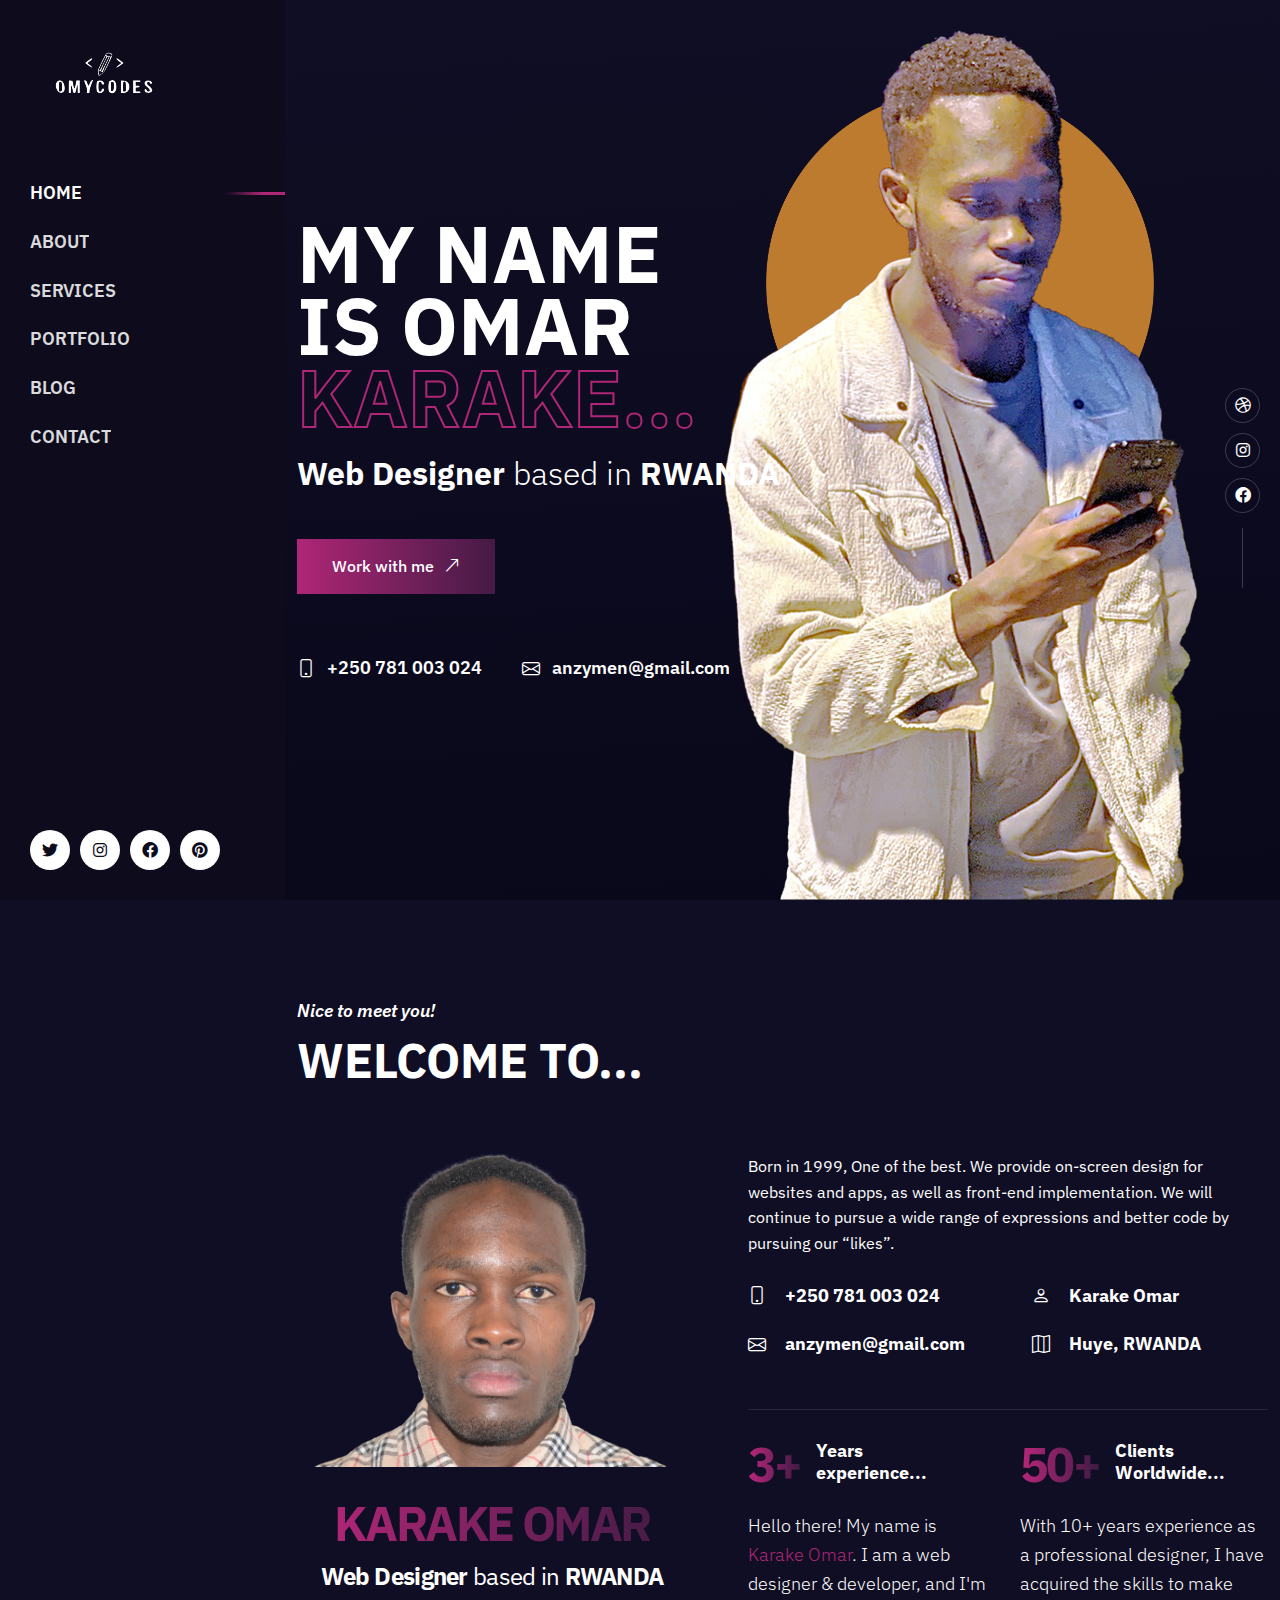
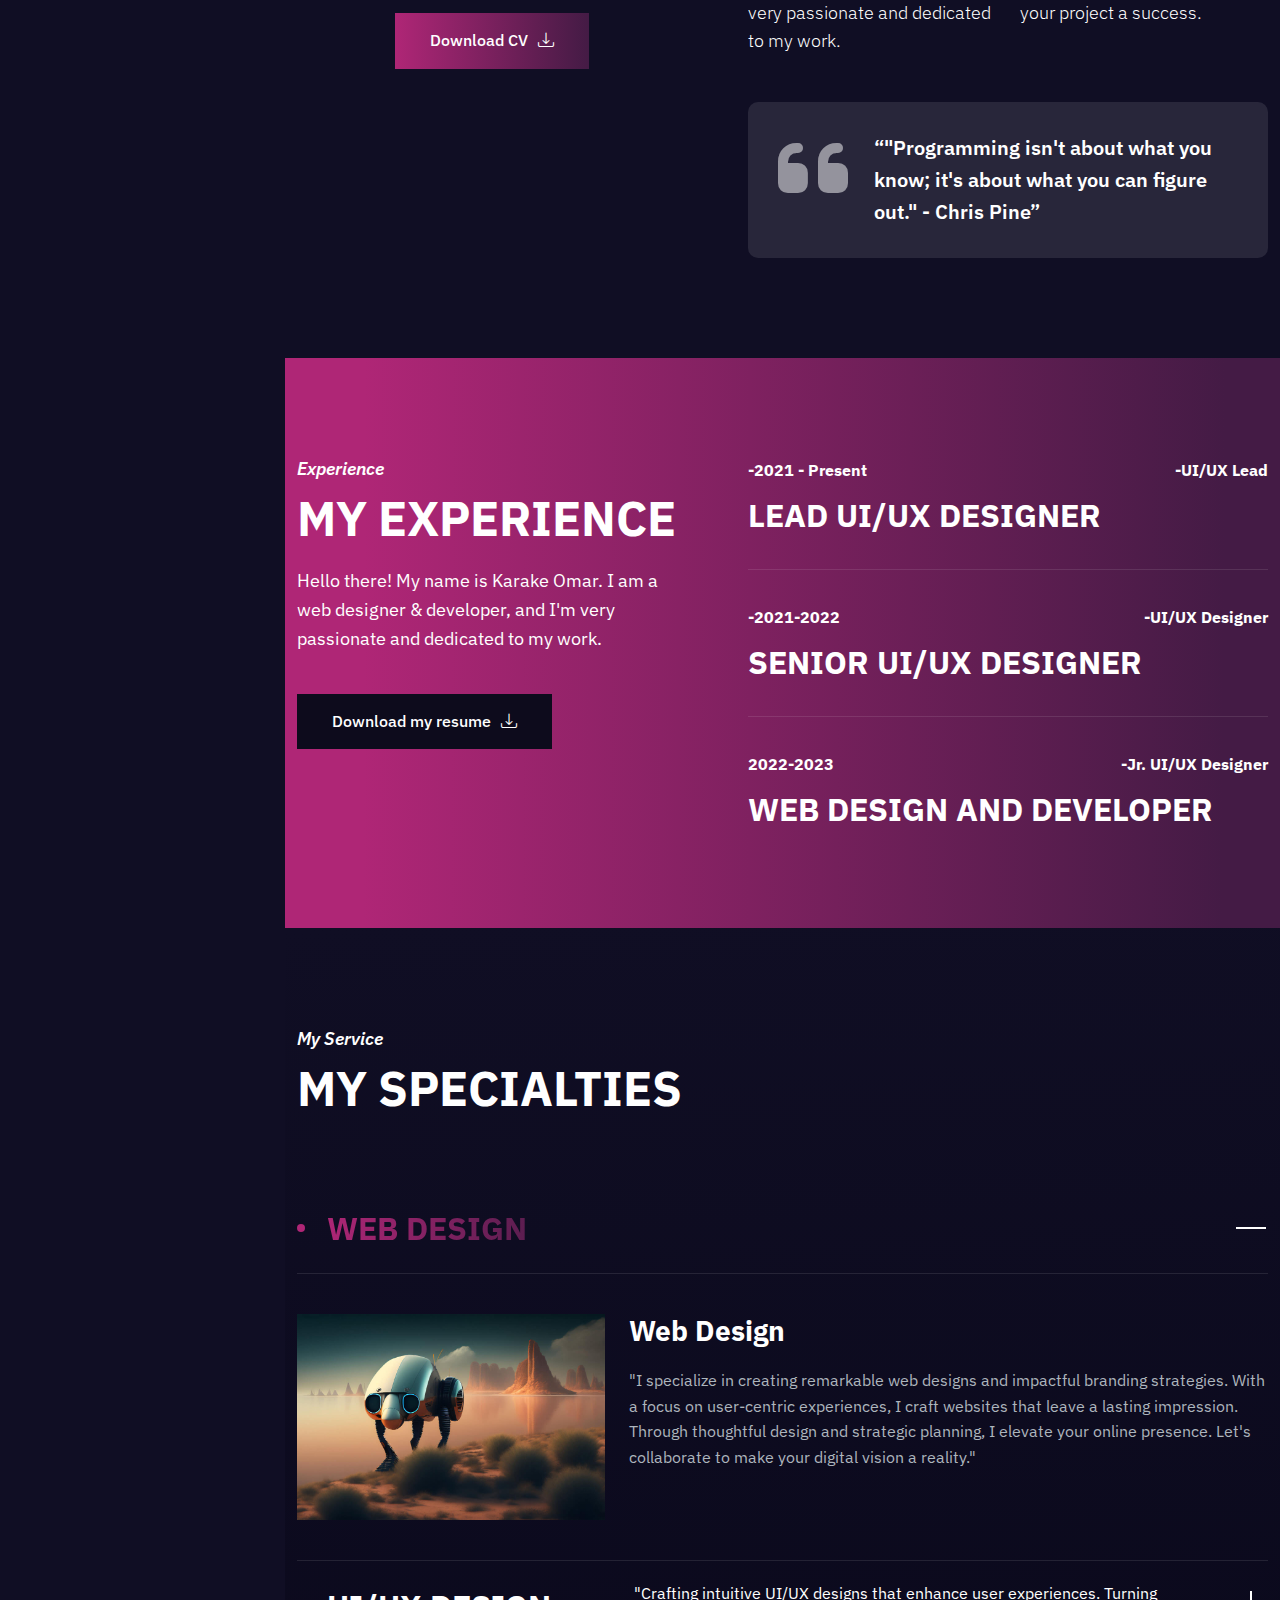
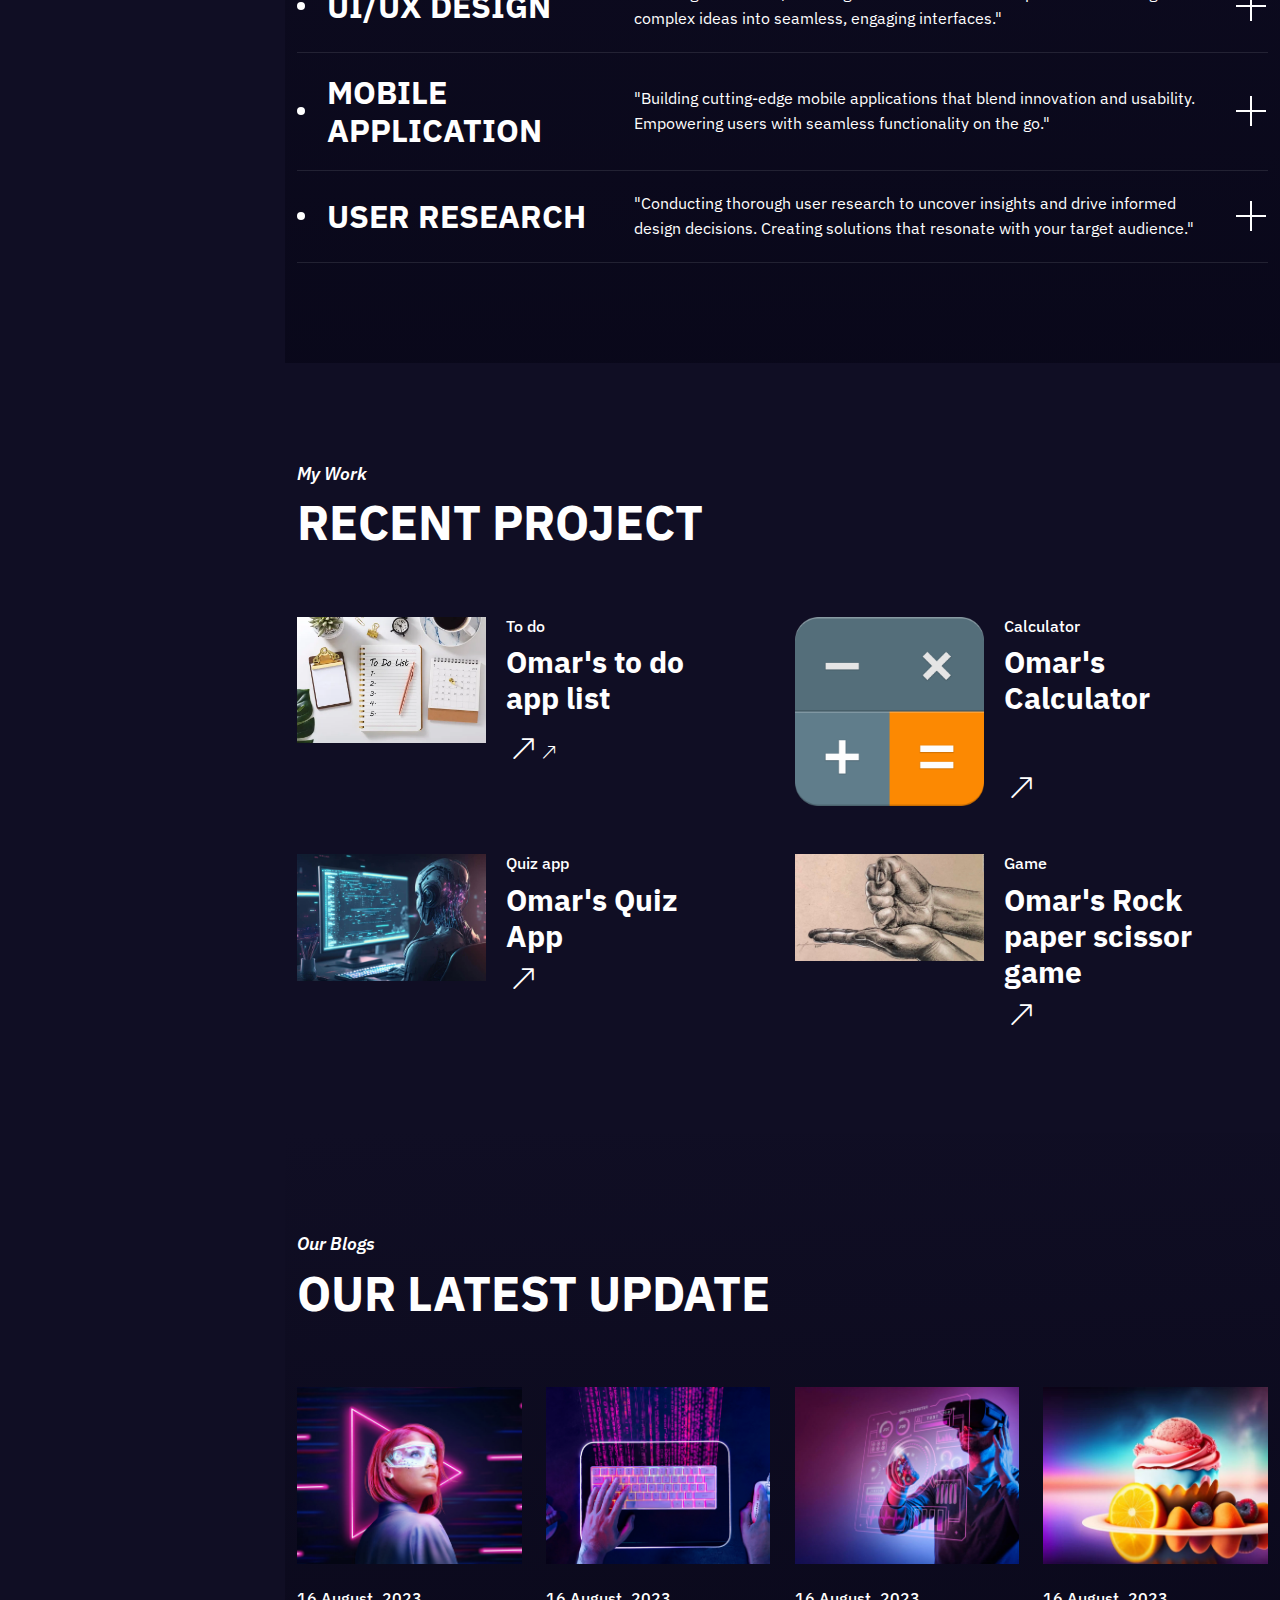
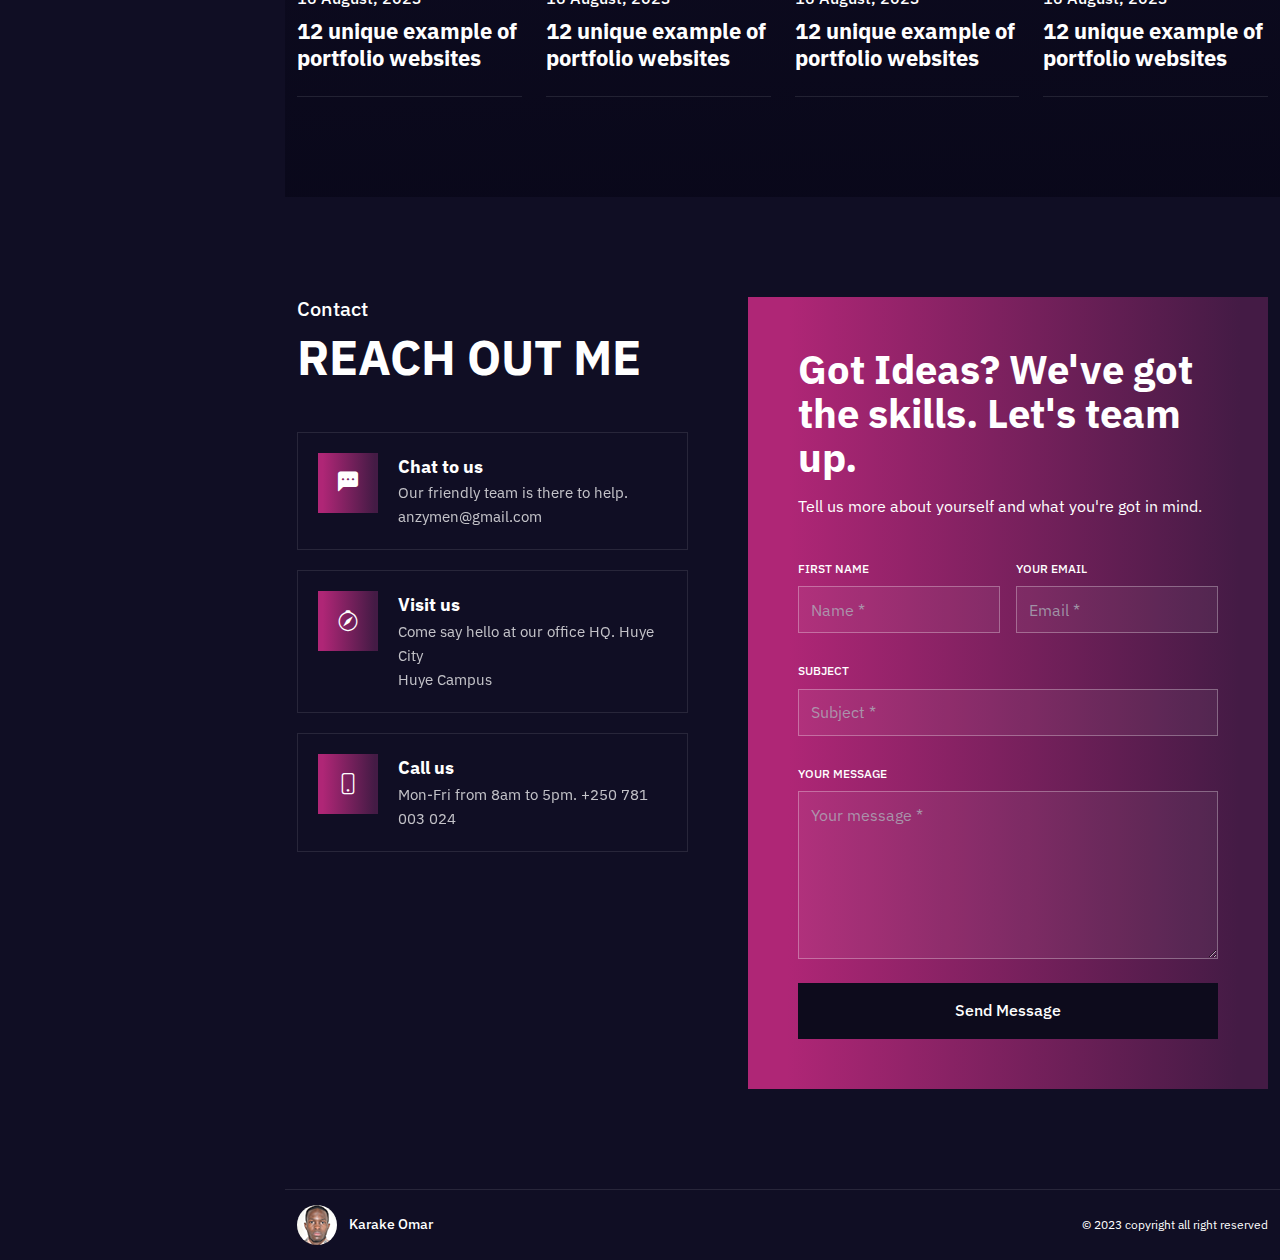
==== index.html @ 938a9441 "editing my contact" ====
<!DOCTYPE html>
<html lang="en" data-bs-theme="dark">

<head>
    <!-- metas -->
    <meta charset="utf-8">
    <meta name="author" content="pxdraft">
    <meta http-equiv="X-UA-Compatible" content="IE=edge">
    <meta name="viewport" content="width=device-width, initial-scale=1, shrink-to-fit=no">
    <meta name="keywords" content="Lilon- Portfolio Template">
    <meta name="description" content="Lilon- Portfolio Template">
    <!-- title -->
    <title>omy's Portfolio</title>
    <link rel="shortcut icon" type="image/x-icon" href="webicon.png">
    <link href="assets/css/style.css" rel="stylesheet">
    <link rel="stylesheet" href="/assets/css/todo.css">
    <!-- Link Swiper's CSS -->
  <link rel="stylesheet" href="https://cdn.jsdelivr.net/npm/swiper@10/swiper-bundle.min.css" />
  <link rel="stylesheet" href="/assets/css/swipper.css">
</head>
<!-- Body Start -->

<body>
    <!-- Mob header -->
    <div class="mob-header">
        <div class="mob-h-left">
            <a class="navbar-brand" href="index.html#">
                <img class="logo-dark" title="" alt="" src="assets/img/trace (2) 1.svg">
                <img class="logo-light" title="" alt="" src="assets/img/trace (2) 1.svg">
            </a>
        </div>
        <div class="mob-h-right">
            <button class="toggler-menu">
                <span></span>
            </button>
        </div>
    </div>
    <!-- End -->
    <!-- Header Top -->
    <div class="header-left-fixed one-page-nav">
        <!-- Brand -->
        <div class="logo">
            <a class="navbar-brand" href="index.html#">
                <img class="logo-dark" title="" alt="" src="assets/img/trace (2) 1.svg">
                <img class="logo-light" title="" alt="" src="assets/img/trace (2) 1.svg">
            </a>
        </div>
        <!-- / -->
        <ul class="main-menu">
            <li>
                <a data-scroll-nav="0" href="index.html#home">
                    Home
                </a>
            </li>
            <li>
                <a data-scroll-nav="1" href="index.html#about">
                    About
                </a>
            </li>
            <li>
                <a data-scroll-nav="2" href="index.html#services">
                    Services
                </a>
            </li>
            <li>
                <a data-scroll-nav="3" href="index.html#work">
                    Portfolio
                </a>
            </li>
            <li>
                <a data-scroll-nav="4" href="index.html#blog">
                    Blog
                </a>
            </li>
            <li>
                <a data-scroll-nav="5" href="index.html#contact">
                    Contact
                </a>
            </li>
        </ul>
        <ul class="nav social-link">
            <li>
                <a href="https://twitter.com/AnzymenOmarion"><i class="fab fa-twitter"></i></a>
            </li>
            <li>
                <a href="https://www.instagram.com/omarion_thekid/"><i class="fab fa-instagram"></i></a>
            </li>
            <li>
                <a href="https://www.fa-facebook.com/OmarionKarake/"><i class="fab fa-facebook"></i></a>
            </li>
            <li>
                <a href="https://www.pinterest.com/anzymen"><i class="fab fa-pinterest"></i></a>
            </li>
        </ul>
    </div>
    <!-- End Header Top -->
    <!-- Main -->
    <main class="wrapper">
        <!-- Home Banner -->
        <section id="home" data-scroll-index="0" class="home-section bg-dark">
            <div class="container">
                <div class="row  min-vh-100 align-items-center">
                    <div class="col-lg-7 col-xl-7 col-xxl-6">
                        <div class="hb-text">
                            <h1>My name <br>is <b>OMAR</b> <span><br> KARAKE...</span></h1>
                            <p class="lead"><span>Web Designer</span> based in <span>RWANDA</span></p>
                            <div class="btn-bar">
                                <a class="px-btn" href="index.html#">
                                    Work with me <i class="bi-arrow-up-right"></i>
                                </a>
                            </div>
                            <div class="info-bar">
                                <p><i class="bi-phone"></i> <span>+250 781 003 024</span></p>
                                <p><i class="bi-envelope"></i> <span>anzymen@gmail.com</span></p>
                            </div>
                        </div>
                    </div>
                </div>
            </div>
            <div class="hb-me" style="background-image: url(assets/img/home-banner.svg);"></div>
            <div class="social-fix">
                <div class="social-links">
                    <a href="index.html#"><i class="fab fa-dribbble"></i></a>
                    <a href="https://www.instagram.com/omarion_thekid/"><i class="fab fa-instagram"></i></a>
                    <a href="https://www.fa-facebook.com/OmarionKarake/"><i class="fab fa-facebook"></i></a>
                </div>
            </div>
        </section>
        <!-- End Home Banner -->
        <!-- About Section -->
        <section id="about" data-scroll-index="1" class="section about-section">
            <div class="container">
                <div class="section-heading text-center text-lg-start">
                    <h6>Nice to meet you!</h6>
                    <h2>Welcome to...</h2>
                </div>
                <div class="row gy-4">
                    <div class="col-lg-5">
                        <div class="about-left">
                            <div class="about-avatar">
                                <img src="assets/img/about photo.jpg" title="" alt="">
                            </div>
                            <h3>KARAKE OMAR</h3>
                            <p>Web Designer <span>based in</span> RWANDA</p>
                            <div class="btn-bar">
                                <a class="px-btn" href="index.html#">
                                    Download CV <i class="bi-download"></i>
                                </a>
                            </div>
                        </div>
                    </div>
                    <div class="col-lg-7 ps-xl-5">
                        <div class="about-bio">
                            <p>Born in 1999, One of the best. We provide on-screen design for websites and
                                apps, as well as front-end implementation. We will continue to pursue a wide range
                                of expressions and better code by pursuing our “likes”.</p>
                        </div>
                        <div class="about-contact row gx-lg-5">
                            <div class="col-sm-6">
                                <p><i class="bi-phone"></i> <span>+250 781 003 024</span> </p>
                            </div>
                            <div class="col-sm-6">
                                <p><i class="bi-person"></i> <span>Karake Omar</span> </p>
                            </div>
                            <div class="col-sm-6">
                                <p><i class="bi-envelope"></i> <span>anzymen@gmail.com</span> </p>
                            </div>
                            <div class="col-sm-6">
                                <p><i class="bi-map"></i> <span>Huye, RWANDA</span> </p>
                            </div>
                        </div>
                        <div class="about-exp">
                            <div class="row gy-4">
                                <div class="col-md-6">
                                    <div class="a-number">
                                        <h6>3+</h6>
                                        <span>Years<br>experience...</span>
                                    </div>
                                    <p class="lead">Hello there! My name is <span>Karake Omar</span>. I am a web
                                        designer & developer, and I'm very passionate and dedicated to my work.</p>
                                </div>
                                <div class="col-md-6">
                                    <div class="a-number">
                                        <h6>50+</h6>
                                        <span>Clients<br>Worldwide...</span>
                                    </div>
                                    <p class="lead">With 10+ years experience as a professional designer, I have
                                        acquired the skills to make your project a success.</p>
                                </div>
                            </div>
                            <blockquote>
                                <i class="fa-solid fa-quote-left"></i>
                                <p>“"Programming isn't about what you know; it's about what you can
                                    figure out." - Chris Pine”</p>
                            </blockquote>
                        </div>
                    </div>
                </div>
            </div>
        </section>
        <!-- End About Section -->
        <!-- Experience Section -->
        <section class="section experience-section bg-g">
            <div class="container">
                <div class="row gy-5">
                    <div class="col-lg-5">
                        <div class="section-heading">
                            <h6>Experience</h6>
                            <h2>My experience</h2>
                            <p>Hello there! My name is Karake Omar. I am a web designer & developer, and I'm very
                                passionate and dedicated to my work.</p>
                            <div class="btn-bar">
                                <a class="px-btn dark" href="index.html#">
                                    Download my resume <i class="bi-download"></i>
                                </a>
                            </div>
                        </div>
                    </div>
                    <div class="col-lg-7 ps-xl-5">
                        <ul class="resume-box">
                            <li>
                                <div class="r-meta">
                                    <span>-2021 - Present</span>
                                    <label>-UI/UX Lead</label>
                                </div>
                                <h5>Lead UI/UX Designer</h5>
                            </li>
                            <li>
                                <div class="r-meta">
                                    <span>-2021-2022</span>
                                    <label>-UI/UX Designer</label>
                                </div>
                                <h5>Senior UI/UX Designer</h5>
                            </li>
                            <li>
                                <div class="r-meta">
                                    <span>2022-2023</span>
                                    <label>-Jr. UI/UX Designer</label>
                                </div>
                                <h5>Web Design and Developer</h5>
                            </li>
                        </ul>
                    </div>
                </div>
            </div>
        </section>
        <!-- End Experience Section -->
        <!-- Services Section -->
        <section id="services" data-scroll-index="2" class="section services-section bg-dark">
            <div class="container">
                <div class="section-heading">
                    <h6>My Service</h6>
                    <h2>My Specialties</h2>
                </div>
                <div class="accordion accordion-flush" id="accordion_services">
                    <div class="accordion-item">
                        <div class="accordion-header">
                            <button class="accordion-button" type="button" data-bs-toggle="collapse"
                                data-bs-target="#flush-collapseOne" aria-expanded="true"
                                aria-controls="flush-collapseOne">
                                <span class="services-title">Web Design</span>
                                <span class="services-small-desc">You can customize a template or make your own from
                                    scratch, with an immersive library at your disposal. You can customize a
                                    template</span>
                                <span class="accordion-icon"></span>
                            </button>
                        </div>
                        <div id="flush-collapseOne" class="accordion-collapse collapse show"
                            data-bs-parent="#accordion_services">
                            <div class="accordion-body">
                                <div class="row gy-4">
                                    <div class="col-sm-6 col-md-4">
                                        <div class="s-img">
                                            <img src="assets/img/services-5.jpg" title="" alt="">
                                        </div>
                                    </div>
                                    <div class="col-sm-6 col-md-8">
                                        <h3>Web Design</h3>
                                        <div class="s-text">"I specialize in creating remarkable web designs and
                                            impactful branding strategies. With a focus on user-centric
                                            experiences, I craft websites that leave a lasting impression. Through
                                            thoughtful design and strategic planning,
                                            I elevate your online presence. Let's collaborate to make your digital
                                            vision a reality."</div>
                                    </div>
                                </div>
                            </div>
                        </div>
                    </div>
                    <div class="accordion-item">
                        <div class="accordion-header">
                            <button class="accordion-button collapsed" type="button" data-bs-toggle="collapse"
                                data-bs-target="#flush-collapseTwo" aria-expanded="false"
                                aria-controls="flush-collapseTwo">
                                <span class="services-title">UI/UX Design</span>
                                <span class="services-small-desc">"Crafting intuitive UI/UX designs that enhance user
                                    experiences. Turning complex ideas into seamless,
                                    engaging interfaces."</span>
                                <span class="accordion-icon"></span>
                            </button>
                        </div>
                        <div id="flush-collapseTwo" class="accordion-collapse collapse"
                            data-bs-parent="#accordion_services">
                            <div class="accordion-body">
                                <div class="row gy-4">
                                    <div class="col-sm-6 col-md-4">
                                        <div class="s-img">
                                            <img src="assets/img/project-2.jpg" title="" alt="">
                                        </div>
                                    </div>
                                    <div class="col-sm-6 col-md-8">
                                        <h3>UI/UX Design</h3>
                                        <div class="s-text">UI/UX design is the art of creating user-friendly and
                                            visually appealing digital experiences. It involves crafting intuitive
                                            interfaces that seamlessly guide users through applications. By combining
                                            aesthetic elements with user-centered functionality, UI/UX design enhances
                                            user satisfaction. This process integrates user research, wireframing,
                                            prototyping, and iterative testing to refine the final product. Ultimately,
                                            successful UI/UX design results in products that are both visually engaging
                                            and highly usable, fostering positive interactions between users and
                                            technology.</div>
                                    </div>
                                </div>
                            </div>
                        </div>
                    </div>
                    <div class="accordion-item">
                        <div class="accordion-header">
                            <button class="accordion-button collapsed" type="button" data-bs-toggle="collapse"
                                data-bs-target="#flush-collapseThree" aria-expanded="false"
                                aria-controls="flush-collapseThree">
                                <span class="services-title">Mobile Application</span>
                                <span class="services-small-desc">"Building cutting-edge mobile applications that blend
                                    innovation and usability. Empowering users with
                                    seamless functionality on the go."</span>
                                <span class="accordion-icon"></span>
                            </button>
                        </div>
                        <div id="flush-collapseThree" class="accordion-collapse collapse"
                            data-bs-parent="#accordion_services">
                            <div class="accordion-body">
                                <div class="row gy-4">
                                    <div class="col-sm-6 col-md-4">
                                        <div class="s-img">
                                            <img src="assets/img/project-3.jpg" title="" alt="">
                                        </div>
                                    </div>
                                    <div class="col-sm-6 col-md-8">
                                        <h3>Mobile Application</h3>
                                        <div class="s-text">Mobile application design is the process of crafting
                                            visually pleasing and intuitive digital experiences specifically tailored
                                            for smartphones and tablets. It involves creating user interfaces that adapt
                                            seamlessly to various screen sizes and touch interactions. By merging
                                            aesthetics with user-centric functionality, mobile app UI/UX design aims to
                                            optimize user satisfaction and engagement. This approach encompasses stages
                                            like user research, wireframing, prototyping, and iterative testing to
                                            ensure a polished end product. Successful mobile app UI/UX design leads to
                                            visually attractive and highly usable applications, facilitating seamless
                                            interactions between users and their devices.</div>
                                    </div>
                                </div>
                            </div>
                        </div>
                    </div>
                    <div class="accordion-item">
                        <div class="accordion-header">
                            <button class="accordion-button collapsed" type="button" data-bs-toggle="collapse"
                                data-bs-target="#flush-collapsefour" aria-expanded="false"
                                aria-controls="flush-collapsefour">
                                <span class="services-title">User research</span>
                                <span class="services-small-desc">"Conducting thorough user research to uncover insights
                                    and drive informed design decisions. Creating
                                    solutions that resonate with your target audience."</span>
                                <span class="accordion-icon"></span>
                            </button>
                        </div>
                        <div id="flush-collapsefour" class="accordion-collapse collapse"
                            data-bs-parent="#accordion_services">
                            <div class="accordion-body">
                                <div class="row gy-4">
                                    <div class="col-sm-6 col-md-4">
                                        <div class="s-img">
                                            <img src="assets/img/project-4.jpg" title="" alt="">
                                        </div>
                                    </div>
                                    <div class="col-sm-6 col-md-8">
                                        <h3>User research</h3>
                                        <div class="s-text">User research is a systematic process that involves
                                            gathering insights and understanding the needs, behaviors, and preferences
                                            of users. It helps designers and developers create products that align
                                            closely with user expectations. Through methods such as surveys, interviews,
                                            and observation, user research provides valuable data for informed
                                            decision-making. By analyzing this data, designers can make informed choices
                                            about features, functionality, and design elements. User research
                                            contributes to the development of user-centered solutions that address
                                            real-world problems and enhance the overall user experience. It's an
                                            integral step that guides the design and development process, leading to
                                            more successful and impactful products.</div>
                                    </div>
                                </div>
                            </div>
                        </div>
                    </div>
                </div>
            </div>
        </section>
        <!-- End Services Section -->
        <!-- Portfolio Section -->
        <section id="work" data-scroll-index="3" class="section work-section">
            <div class="container">
                <div class="section-heading">
                    <h6>My Work</h6>
                    <h2>Recent project</h2>
                </div>
                <div class="row gy-5 lightbox-gallery">
                    <div class="col-lg-6">
                        <div class="work-box">
                            <div class="work-img">
                                <a href="https://cozy-syrniki-8aaf4d.netlify.app/" target="_blank"><img src="assets/img/to do.jpg" title="" alt=""></a>
                            </div>
                            <div class="work-text">
                                <h6>To do</h6>
                                <h4>
                                    Omar&#39;s to do app list
                                </h4>
                                <div class="btn-bar">
                                    <a class="gallery-link" href="assets/img/to do.jpg"><i
                                            class="bi-arrow-up-right"><a href="/index.html"></a></i></a>
                                </div>
                            </div>
                        </div>
                    </div>
                    <div class="col-lg-6">
                        <div class="work-box">
                            <div class="work-img">
                                <a href="https://extraordinary-peony-b57f94.netlify.app/" target="_blank"><img src="assets/img/calculator.png" title="" alt=""></a>
                            </div>
                            <div class="work-text">
                                <h6>Calculator</h6>
                                <h4>
                                    Omar&#39;s Calculator
                                </h4>
                                <div class="btn-bar">
                                    <a class="gallery-link" href="assets/img/calculator.png"><i
                                            class="bi-arrow-up-right"></i></a>
                                </div>
                            </div>
                        </div>
                    </div>
                    <div class="col-lg-6">
                        <div class="work-box">
                            <div class="work-img">
                                <a href="/project/quiz app/index.html" target="_blank"><img src="assets/img/services-3.jpg" title="" alt=""></a>
                            </div>
                            <div class="work-text">
                                <h6>Quiz app</h6>
                                <h4>
                                    Omar&#39;s Quiz App
                                </h4>
                                <div class="btn-bar">
                                    <a class="gallery-link" href="assets/img/services-3.jpg"><i
                                            class="bi-arrow-up-right"></i></a>
                                </div>
                            </div>
                        </div>
                    </div>
                    <div class="col-lg-6">
                        <div class="work-box">
                            <div class="work-img">
                                <a href="https://benevolent-khapse-5ed9e3.netlify.app/" target="_blank"><img src="/assets/img/rockpapaerscissor.jpg" title="" alt=""></a>
                            </div>
                            <div class="work-text">
                                <h6>Game</h6>
                                <h4>
                                    Omar&#39;s Rock paper scissor game
                                </h4>
                                <div class="btn-bar">
                                    <a class="gallery-link" href="/project/rockpapperscissor/background.jpg"><i
                                            class="bi-arrow-up-right"></i></a>
                                </div>
                            </div>
                        </div>
                    </div>
                </div>
            </div>
        </section>
        <!-- End Portfolio Section -->
        <!-- Testimonials Section -->
        
        <!-- End Testimonials Section -->
        <!-- Blog Section -->
        <section id="blog" data-scroll-index="4" class="section blog-section bg-dark">
            <div class="container">
                <div class="section-heading">
                    <h6>Our Blogs</h6>
                    <h2>Our Latest Update</h2>
                </div>
                <div class="row gy-4">
                    <div class="col-lg-3 col-sm-6">
                        <div class="blog-post">
                            <div class="blog-post-img">
                                <a class="px_modal" href="index.html#blog_1">
                                    <img src="assets/img/blog-1.jpg" title="" alt="">
                                </a>
                            </div>
                            <div class="blog-post-info">
                                <h6>16 August, 2023</h6>
                                <h2><a class="px_modal" href="index.html#blog_1">12 unique example of portfolio
                                        websites</a></h2>
                            </div>
                        </div>
                    </div>
                    <div class="col-lg-3 col-sm-6">
                        <div class="blog-post">
                            <div class="blog-post-img">
                                <a class="px_modal" href="index.html#blog_2">
                                    <img src="assets/img/blog-2.jpg" title="" alt="">
                                </a>
                            </div>
                            <div class="blog-post-info">
                                <h6>16 August, 2023</h6>
                                <h2><a class="px_modal" href="index.html#blog_2">12 unique example of portfolio
                                        websites</a></h2>
                            </div>
                        </div>
                    </div>
                    <div class="col-lg-3 col-sm-6">
                        <div class="blog-post">
                            <div class="blog-post-img">
                                <a class="px_modal" href="index.html#blog_3">
                                    <img src="assets/img/blog-3.jpg" title="" alt="">
                                </a>
                            </div>
                            <div class="blog-post-info">
                                <h6>16 August, 2023</h6>
                                <h2><a class="px_modal" href="index.html#blog_3">12 unique example of portfolio
                                        websites</a></h2>
                            </div>
                        </div>
                    </div>
                    <div class="col-lg-3 col-sm-6">
                        <div class="blog-post">
                            <div class="blog-post-img">
                                <a class="px_modal" href="index.html#blog_4">
                                    <img src="assets/img/blog-4.jpg" title="" alt="">
                                </a>
                            </div>
                            <div class="blog-post-info">
                                <h6>16 August, 2023</h6>
                                <h2><a class="px_modal" href="index.html#blog_4">12 unique example of portfolio
                                        websites</a></h2>
                            </div>
                        </div>
                    </div>
                </div>
            </div>
        </section>
        <!-- End Blog Section -->
        <!-- Contact Section -->
        <section id="contact" data-scroll-index="5" class="section contact-section">
            <div class="container">
                <div class="row gy-5">
                    <div class="col-lg-5">
                        <div class="section-heading">
                            <h5>Contact</h5>
                            <h2>Reach out me</h2>
                        </div>
                        <div class="contact-info">
                            <ul>
                                <li>
                                    <div class="icon">
                                        <i class="bi-chat-left-dots-fill"></i>
                                    </div>
                                    <div class="text">
                                        <label>Chat to us</label>
                                        <p>Our friendly team is there to help. <span><a class="text-reset"
                                                    href="anzymen@gmail.com">anzymen@gmail.com</a></span></p>
                                    </div>
                                </li>
                                <li>
                                    <div class="icon">
                                        <i class="bi-compass"></i>
                                    </div>
                                    <div class="text">
                                        <label>Visit us</label>
                                        <p> Come say hello at our office HQ. <span>Huye City <br> Huye Campus</span></p>
                                    </div>
                                </li>
                                <li>
                                    <div class="icon">
                                        <i class="bi-phone"></i>
                                    </div>
                                    <div class="text">
                                        <label>Call us</label>
                                        <p>Mon-Fri from 8am to 5pm. <span>+250 781 003 024</span></p>
                                    </div>
                                </li>
                            </ul>
                            <div class="google-map">
                                <div class="ratio ratio-21x9">
                                    <iframe
                                        src="https://www.google.com/maps/embed?pb=!1m18!1m12!1m3!1d3985.662214792485!2d29.740277675896962!3d-2.615423738525264!2m3!1f0!2f0!3f0!3m2!1i1024!2i768!4f13.1!3m3!1m2!1s0x19c30c875461a279%3A0x5e3baaf0d5aded1b!2sUniversity%20of%20Rwanda!5e0!3m2!1sen!2srw!4v1692881169495!5m2!1sen!2srw"
                                        allowfullscreen=""></iframe>
                                </div>
                            </div>
                        </div>
                    </div>
                    <div class="col-lg-7 ps-xl-5">
                        <div class="contact-form bg-g">
                            <div class="contact-head">
                                <h4>Got Ideas? We've got the skills. Let's team up.</h4>
                                <p>Tell us more about yourself and what you're got in mind.</p>
                            </div>
                            <!-- <form action="https://formspree.io/f/xpzgdypy" id="contact-form" method="POST">
                                <div class="row gx-3 gy-4">
                                    <div class="col-md-6">
                                        <div class="form-group">
                                            <label class="form-label">First name</label>
                                            <input name="Name" id="name" placeholder="Name *" class="form-control"
                                                type="text">
                                        </div>
                                    </div>
                                    <div class="col-md-6">
                                        <div class="form-group">
                                            <label class="form-label">Your Email</label>
                                            <input name="Email" id="email" placeholder="Email *" class="form-control"
                                                type="email">
                                        </div>
                                    </div>
                                    <div class="col-12">
                                        <div class="form-group">
                                            <label class="form-label">Subject</label>
                                            <input name="Subject" id="subject" placeholder="Subject *"
                                                class="form-control" type="text">
                                        </div>
                                    </div>
                                    <div class="col-md-12">
                                        <div class="form-group">
                                            <label class="form-label">Your message</label>
                                            <textarea name="message" id="message" placeholder="Your message *" rows="6"
                                                class="form-control"></textarea>
                                        </div>
                                    </div>
                                    <div class="col-md-12">
                                        <div class="send">
                                            <button class="px-btn dark w-100" type="submit" value="Send"> Send
                                                Message</button>
                                        </div>
                                    </div>
                                </div>
                            </form> -->
                            <form action="https://formspree.io/f/xpzgdypy" id="contact-form" method="POST">
                                <div class="row gx-3 gy-4">
                                    <div class="col-md-6">
                                        <div class="form-group">
                                            <label class="form-label">First name</label>
                                            <input name="Name" id="name" placeholder="Name *" class="form-control" type="text" >
                                        </div>
                                    </div>
                                    <div class="col-md-6">
                                        <div class="form-group">
                                            <label class="form-label">Your Email</label>
                                            <input name="Email" id="email" placeholder="Email *" class="form-control" type="email" required>
                                        </div>
                                    </div>
                                    <div class="col-12">
                                        <div class="form-group">
                                            <label class="form-label">Subject</label>
                                            <input name="Subject" id="subject" placeholder="Subject *" class="form-control" type="text" required>
                                        </div>
                                    </div>
                                    <div class="col-md-12">
                                        <div class="form-group">
                                            <label class="form-label">Your message</label>
                                            <textarea name="message" id="message" placeholder="Your message *" rows="6" class="form-control" required></textarea>
                                        </div>
                                    </div>
                                    <div class="col-md-12">
                                        <div class="send">
                                            <button class="px-btn dark w-100" type="submit" value="Send"> Send Message</button>
                                        </div>
                                    </div>
                                </div>
                            </form>
                            <script defer src="https://smtpjs.com/v3/smtp.js"></script>
                            <script>
                                Email.send({
                                Host : "smtp.elasticemail.com",
                                Username : "username",
                                Password : "password",
                                To : 'them@website.com',
                                From : "you@isp.com",
                                Subject : "This is the subject",
                                Body : "And this is the body"
                                }).then(
                                message => alert(message)
                                );
                            </script>
                        
                            <script>
                                
                                const name =document.getElementById('name');
                                const email=document.getElementById('email');
                                const subject=document.getElementById('subject');
                                const message=document.getElementById('message');
                                document.getElementById("contact-form").addEventListener("submit", function(event) {
                                    
                                    // Delayed form reset after 15 seconds
                                    // setTimeout(function() {
                                    //     document.getElementById("contact-form").reset();
                                    // }, 10000); // 15000 milliseconds = 15 seconds
                                    /*some validation*/
                                    // const name=document.getElementById(".name");
                                    // const password=document.getElementById(".password");
                                    // const form=document.getElementById(".form");
                                    // const errorElement=document.getElementById(".error");
                                    
                                    // form.addEventListener('submit', (e)=>{
                                        //     let message = [];
                                        if(name.value ===''|| name.value ==null){
                                            event.preventDefault(); // Prevent the form from actually submitting
                                            alert("Provide Name please!")
                                        }
                                        else if(message.value.length <=6 && message.value.length >=50){
                                            event.preventDefault(); // Prevent the form from actually submitting
                                            alert('message must be between 6 and 50 characters')
                                        }
                                    //     if(password.value.length >=20){
                                    //         message.push('Password must be less than 20 characters');
                                    //     }
                                    //     if(password.value === 'password'){
                                    //         message.push('Password cant be password');
                                    //     }
                                    //     if(message.length>0){
                                    //         e.preventDefault()
                                    //         errorElement.innerText=message.join(', ')};
                                        }
                                    /*end of validation*/
                                );
                            </script>
                        </div>
                    </div>
                </div>
            </div>
        </section>
        <!-- End Contact Section -->
        <!-- to do app section -->
        <!-- <section id="To-do-app" data-scroll-index="6" class="section todo-section bg-dark">
            <div class="container-to-do">
                <div class="todo-app">
                    <h2>To-Do List <img src="/images/icon.png"></h2>
                    <div class="row">
                        <input type="text" id="input-box" placeholder="Add your list">
                        <button onclick="addTask()">Add</button>
                    </div>
                    <ul id="list-container"> -->
                        <!-- <li class="checked">Task 1</li>
                        <li>Task 2</li>
                        <li>Task 3</li> -->
                    <!-- </ul>
                </div>
            </div>
        </section> -->
        <!-- End to do app Section -->
        <!-- Footer -->
        <footer class="footer">
            <div class="container">
                <div class="footer-info">
                    <div class="footer-avatar">
                        <img src="assets/img/footer image.png" title="" alt="">
                    </div>
                    <h6>Karake Omar</h6>
                </div>
                <p class="copyright">© 2023 copyright all right reserved</p>
            </div>
        </footer>
        <!-- End Footer -->
    </main>
    <!-- Main -->
    <!-- Snigle 1 -->
    <div id="blog_1" class="px-modal mfp-hide">
        <div class="single-blog-box">
            <div class="single-blog-img">
                <img src="assets/img/blog-1.jpg" title="" alt="">
            </div>
            <div class="single-blog-content">
                <h6>16 August, 2023</h6>
                <h2>12 unique example of portfolio websites</h2>
                <div class="blog-meta">
                    <label>Share</label>
                    <ul class="nav social-link">
                        <li>
                            <a href="index.html#"><i class="fab fa-twitter"></i></a>
                        </li>
                        <li>
                            <a href="index.html#"><i class="fab fa-instagram"></i></a>
                        </li>
                        <li>
                            <a href="index.html#"><i class="fab fa-facebook"></i></a>
                        </li>
                        <li>
                            <a href="index.html#"><i class="fab fa-pinterest"></i></a>
                        </li>
                    </ul>
                </div>
            </div>
        </div>
    </div>
    <!-- End Snigle 1 -->
    <!-- Snigle 2 -->
    <div id="blog_2" class="px-modal mfp-hide">
        <div class="single-blog-box">
            <div class="single-blog-img">
                <img src="assets/img/blog-2.jpg" title="" alt="">
            </div>
            <div class="single-blog-content">
                <h6>16 August, 2023</h6>
                <h2>12 unique example of portfolio websites</h2>
                <div class="blog-meta">
                    <label>Share</label>
                    <ul class="nav social-link">
                        <li>
                            <a href="index.html#"><i class="fab fa-twitter"></i></a>
                        </li>
                        <li>
                            <a href="index.html#"><i class="fab fa-instagram"></i></a>
                        </li>
                        <li>
                            <a href="index.html#"><i class="fab fa-facebook"></i></a>
                        </li>
                        <li>
                            <a href="index.html#"><i class="fab fa-pinterest"></i></a>
                        </li>
                    </ul>
                </div>
            </div>
        </div>
    </div>
    <!-- End Snigle 2 -->
    <!-- Snigle 3 -->
    <div id="blog_3" class="px-modal mfp-hide">
        <div class="single-blog-box">
            <div class="single-blog-img">
                <img src="assets/img/blog-3.jpg" title="" alt="">
            </div>
            <div class="single-blog-content">
                <h6>16 August, 2023</h6>
                <h2>12 unique example of portfolio websites</h2>
                <div class="blog-meta">
                    <label>Share</label>
                    <ul class="nav social-link">
                        <li>
                            <a href="index.html#"><i class="fab fa-twitter"></i></a>
                        </li>
                        <li>
                            <a href="index.html#"><i class="fab fa-instagram"></i></a>
                        </li>
                        <li>
                            <a href="index.html#"><i class="fab fa-facebook"></i></a>
                        </li>
                        <li>
                            <a href="index.html#"><i class="fab fa-pinterest"></i></a>
                        </li>
                    </ul>
                </div>
            </div>
        </div>
    </div>
    <!-- End Snigle 3 -->

    <!-- Snigle 3 -->
    <div id="blog_4" class="px-modal mfp-hide">
        <div class="single-blog-box">
            <div class="single-blog-img">
                <img src="assets/img/blog-4.jpg" title="" alt="">
            </div>
            <div class="single-blog-content">
                <h6>16 August, 2023</h6>
                <h2>12 unique example of portfolio websites</h2>
                    <label>Share</label>
                    <ul class="nav social-link">
                        <li>
                            <a href="index.html#"><i class="fab fa-twitter"></i></a>
                        </li>
                        <li>
                            <a href="index.html#"><i class="fab fa-instagram"></i></a>
                        </li>
                        <li>
                            <a href="index.html#"><i class="fab fa-facebook"></i></a>
                        </li>
                        <li>
                            <a href="index.html#"><i class="fab fa-pinterest"></i></a>
                        </li>
                    </ul>
                </div>
            </div>
        </div>
    </div>
    <!-- End Snigle 3 -->

    <!-- End All Snigle Projects -->
    <script src="assets/js/jquery-3.5.0.js"></script>
    <script src="assets/vendor/appear/jquery.appear.js"></script>
    <script src="assets/vendor/bootstrap/js/bootstrap.bundle.min.js"></script>
    <script src="assets/vendor/one-page/scrollIt.min.js"></script>
    <script src="assets/js/custom.js"></script>
    <!-- <script src="/assets/js/todo.js"></script> -->
    <!-- end -->
</body>
<!-- Body End -->

</html>
---- assets/css/style.css ----
/*------------------------------------------------------------------
Project:    Omar Personal Portfolio
Version:    1.0
Primary use:    pxdraft

[Table of contents]

1. Body
2. Header
3. Footer
4. Blog
5. Section
6. Home Banner
7. About
8. Services
9. Portfolio
10. Testimonial
11. Contact Us

-------------------------------------------------------------------*/
@import "../vendor/bootstrap/css/bootstrap.min.css";
@import "../vendor/bootstrap/icons/bootstrap-icons.css";
@import "../vendor/owl-carousel/css/owl.carousel.min.css";
@import "../vendor/magnific/magnific-popup.css";
@import "../vendor/font-awesome/css/all.min.css";
@import url("https://fonts.googleapis.com/css2?family=IBM+Plex+Sans:ital,wght@0,100;0,200;0,300;0,400;0,500;0,600;0,700;1,100;1,200;1,300;1,400;1,500;1,600;1,700&display=swap");

:root {
  --bs-heading-color: var(--px-heading);
}

:root,
[data-bs-theme=light] {
  --px-theme: #AF2676;
  --px-theme-2: #441B45;
  --px-white: #fff;
  --px-white-rgb: 255, 255, 255;
  --px-text: #FFFFFF;
  --px-heading: #FFFFFF;
  --px-bg: #100E24;
  --px-dark: #0D0B1C;
}

.logo-light {
  display: none;
}

[data-bs-theme=dark] .logo-light {
  display: block;
}

.logo-dark {
  display: block;
}

[data-bs-theme=dark] .logo-dark {
  display: none;
}

.toggler-menu {
  background-color: var(--px-bg);
  color: var(--px-heading);
  border: 1px solid var(--px-gray) !important;
  border-radius: var(--px-rounded);
  padding: 10px 25px;
  line-height: 1;
  position: relative;
  margin-left: 15px;
}

.toggler-menu span {
  position: absolute;
  top: 0;
  left: 0;
  right: 0;
  bottom: 0;
  margin: auto;
  width: 17px;
  box-shadow: 0 0 0 1px currentColor, 0px -7px 0 1px currentColor, 0 7px 0 1px currentColor;
  height: 0;
}

.mob-header {
  position: fixed;
  top: 0;
  left: 0;
  right: 0;
  display: -ms-flexbox;
  display: flex;
  -ms-flex-pack: justify;
  justify-content: space-between;
  padding: 15px 20px;
  z-index: 111;
}

.fixed-header .mob-header {
  background: var(--px-dark);
}

@media (min-width: 1201px) {
  .mob-header {
    display: none;
  }
}

.header-left-fixed {
  position: fixed;
  top: 0;
  left: 0;
  bottom: 0;
  width: 285px;
  background-color: var(--px-dark);
  z-index: 11;
  display: -ms-flexbox;
  display: flex;
  -ms-flex-direction: column;
  flex-direction: column;
  transition: ease all 0.35s;
}

@media (max-width: 1200px) {
  .header-left-fixed {
    left: -400px;
  }

  .header-left-fixed .logo {
    opacity: 0;
  }

  .header-left-fixed.menu-open {
    left: 0;
  }
}

.header-left-fixed .logo {
  padding: 50px 30px 30px;
}

.header-left-fixed .main-menu {
  margin: 0;
  padding: 40px 0 0;
  list-style: none;
  -ms-flex: 1;
  flex: 1;
}

.header-left-fixed .main-menu a {
  padding: 10px 30px;
  position: relative;
  display: -ms-flexbox;
  display: flex;
  font-size: 18px;
  text-transform: uppercase;
  font-weight: 600;
  color: var(--px-white);
  opacity: 0.85;
}

@media (max-width: 1200px) {
  .header-left-fixed .main-menu a {
    padding: 10px 20px;
  }
}

.header-left-fixed .main-menu a:after {
  content: "";
  position: absolute;
  top: 0;
  bottom: 0;
  margin: auto;
  width: 0;
  right: 0;
  height: 3px;
  background: linear-gradient(270.16deg, var(--px-theme) 33.61%, rgba(175, 38, 118, 0) 92.05%);
  transition: ease all 0.35s;
}

.header-left-fixed .main-menu a.active {
  opacity: 1;
}

.header-left-fixed .main-menu a.active:after {
  width: 65px;
}

.header-left-fixed .social-link {
  padding: 30px;
}

.header-left-fixed .social-link li {
  margin-right: 10px;
}

.header-left-fixed .social-link a {
  width: 40px;
  height: 40px;
  display: -ms-inline-flexbox;
  display: inline-flex;
  -ms-flex-align: center;
  align-items: center;
  -ms-flex-pack: center;
  justify-content: center;
  color: var(--px-dark);
  background-color: var(--px-white);
  border-radius: 50%;
  transition: ease all 0.35s;
  border: none;
}

.header-left-fixed .social-link a:hover {
  color: var(--px-white);
  background-color: var(--px-theme);
}

.footer {
  position: relative;
  border-top: 1px solid rgba(var(--px-white-rgb), 0.1);
  padding: 15px 0;
}

.footer .container {
  display: -ms-flexbox;
  display: flex;
  -ms-flex-pack: justify;
  justify-content: space-between;
  -ms-flex-align: center;
  align-items: center;
}

.footer .footer-info {
  display: -ms-flexbox;
  display: flex;
  -ms-flex-align: center;
  align-items: center;
}

.footer .footer-info .footer-avatar {
  width: 40px;
  height: 40px;
  display: -ms-flexbox;
  display: flex;
  border-radius: 50%;
}

.footer .footer-info .footer-avatar img {
  width: 100%;
  height: 100%;
  -o-object-fit: cover;
  object-fit: cover;
  border-radius: 50%;
}

.footer .footer-info h6 {
  margin: 0;
  padding-left: 12px;
  font-size: 14px;
}

.footer .copyright {
  font-size: 12px;
  margin: 0;
}

.px-btn {
  padding: 15px 35px;
  display: -ms-inline-flexbox;
  display: inline-flex;
  -ms-flex-align: center;
  align-items: center;
  -ms-flex-pack: center;
  justify-content: center;
  background-color: var(--px-theme);
  color: var(--px-theme-text);
  text-decoration: none;
  border-radius: 0;
  transition: ease all 0.35s;
  font-weight: 500;
  outline: none;
  box-shadow: none;
  border: none;
  background: linear-gradient(90deg, var(--px-theme) 0%, var(--px-theme-2) 100%), var(--px-white);
  background-repeat: no-repeat;
  background-size: 100% 100%;
  color: var(--px-white);
}

.px-btn i {
  margin-left: 10px;
}

.px-btn:hover {
  color: var(--px-white);
  background-size: 200% 100%;
}

.px-btn.dark {
  background: var(--px-dark);
  color: var(--px-white);
}

.px-btn.dark:hover {
  background: var(--px-white);
  color: var(--px-dark);
}

.bg-g {
  background: linear-gradient(270.16deg, var(--px-theme-2) 5.74%, var(--px-theme) 92.05%);
}

.bg-dark {
  background: linear-gradient(177deg, #100E24 0%, #030211 190%);
}

@media (prefers-reduced-motion: no-preference) {
  :root {
    scroll-behavior: inherit;
  }
}

html,
body {
  overflow-x: hidden;
}

img {
  max-width: 100%;
}

* {
  outline: none !important;
}

/* ----------------------
*   Loading
---------------------------*/
#loading {
  position: fixed;
  top: 0;
  left: 0;
  right: 0;
  bottom: 0;
  z-index: 99999;
}

.load-circle {
  position: fixed;
  top: 0;
  left: 0;
  right: 0;
  bottom: 0;
  margin: auto;
  width: 50px;
  height: 50px;
}

.load-circle span {
  display: inline-block;
  width: 64px;
  height: 64px;
}

.load-circle span:after {
  content: " ";
  display: block;
  width: 46px;
  height: 46px;
  margin: 1px;
  border-radius: 50%;
  -webkit-animation: lds-dual-ring 1.2s linear infinite;
  animation: lds-dual-ring 1.2s linear infinite;
}

@-webkit-keyframes lds-dual-ring {
  0% {
    -webkit-transform: rotate(0deg);
    transform: rotate(0deg);
  }

  100% {
    -webkit-transform: rotate(360deg);
    transform: rotate(360deg);
  }
}

@keyframes lds-dual-ring {
  0% {
    -webkit-transform: rotate(0deg);
    transform: rotate(0deg);
  }

  100% {
    -webkit-transform: rotate(360deg);
    transform: rotate(360deg);
  }
}

/* Section
---------------------*/
.section {
  padding: 100px 0;
  position: relative;
}

@media (max-width: 1200px) {
  .section {
    padding-top: 80px;
    padding-bottom: 80px;
  }
}

@media (max-width: 767px) {
  .section {
    padding-top: 60px;
    padding-bottom: 60px;
  }
}

.section-heading {
  margin-bottom: 65px;
  position: relative;
}

@media (max-width: 991px) {
  .section-heading {
    margin-bottom: 45px;
  }
}

@media (max-width: 767px) {
  .section-heading {
    margin-bottom: 35px;
  }
}

.section-heading h6 {
  margin: 0 0 10px;
  font-size: 18px;
  font-weight: 600;
  font-style: italic;
}

@media (max-width: 767px) {
  .section-heading h6 {
    font-size: 16px;
  }
}

.section-heading h2 {
  margin: 0;
  text-transform: uppercase;
  font-size: 48px;
  font-weight: 700;
}

@media (max-width: 767px) {
  .section-heading h2 {
    font-size: 35px;
  }
}

/* Modal
-------------------------------*/
.mfp-bg {
  background: rgba(0, 0, 0, 0.6);
  opacity: 1;
  -webkit-backdrop-filter: saturate(180%) blur(8px);
  backdrop-filter: saturate(180%) blur(8px);
}

.px-modal {
  max-width: 1000px;
  margin: 30px auto;
  padding: 30px;
  background-color: var(--px-dark);
  position: relative;
  border: 4px solid rgba(var(--px-white-rgb), 0.1);
}

@media (max-width: 1200px) {
  .px-modal {
    padding: 18px;
  }
}

.px-modal .mfp-close {
  position: absolute;
  top: 0;
  right: 0;
  background: var(--px-dark);
  color: var(--px-white);
  z-index: 1;
  opacity: 1;
}

.single-blog-box .single-blog-content {
  padding-top: 30px;
}

.single-blog-box .single-blog-content .h2,
.single-blog-box .single-blog-content h2 {
  margin-bottom: 22px;
}

.single-blog-box .blog-meta {
  display: -ms-flexbox;
  display: flex;
  -ms-flex-pack: justify;
  justify-content: space-between;
  border-top: 1px solid rgba(var(--px-white-rgb), 0.2);
  padding: 20px 0 0;
  margin: 30px 0 0;
}

.single-blog-box .blog-meta .social-link a {
  margin-left: 15px;
  color: var(--px-white);
  font-size: 17px;
}

.single-blog-box .blog-meta .social-link a:hover {
  color: var(--px-theme);
}

/* Background
-------------------------------*/
body {
  background-color: var(--px-bg);
  color: var(--px-text);
  font-family: "IBM Plex Sans", sans-serif;
  --bs-body-font-weight: 400;
  --bs-body-font-size: 1rem;
  --bs-body-line-height: 1.6;
  overflow-x: hidden;
}

a {
  text-decoration: none;
}

/* ----------------------
*   owl 
---------------------------*/
.owl-dots {
  text-align: center;
  font-size: 0px;
  padding-top: 35px;
}

.owl-dots .owl-dot {
  display: inline-block;
  vertical-align: top;
  width: 10px;
  height: 10px;
  background: transparent;
  border: 1px solid var(--px-text);
  transition: ease all 0.55s;
  border-radius: 8px;
  margin: 0 4px;
}

.owl-dots .owl-dot.active {
  background: var(--px-theme);
  width: 20px;
}

.owl-nav {
  position: absolute;
  top: 0;
  bottom: 0;
  left: 0;
  right: 0;
  margin: auto;
  pointer-events: none;
}

.owl-nav .owl-next,
.owl-nav .owl-prev {
  position: absolute;
  top: 0;
  bottom: 0;
  margin: auto;
  width: 35px;
  height: 35px;
  background: var(--px-theme);
  color: var(--px-theme-text);
  display: -ms-inline-flexbox;
  display: inline-flex;
  -ms-flex-align: center;
  align-items: center;
  -ms-flex-pack: center;
  justify-content: center;
  border-radius: 50%;
  pointer-events: auto;
  transition: ease all 0.35s;
}

.owl-nav .owl-next:hover,
.owl-nav .owl-prev:hover {
  background: var(--px-theme-text);
  color: var(--px-theme);
}

.owl-nav .owl-next {
  right: 0px;
}

@media (min-width: 1201px) {
  .owl-nav .owl-next {
    right: -50px;
  }
}

.owl-nav .owl-prev {
  left: 0px;
}

@media (min-width: 1201px) {
  .owl-nav .owl-prev {
    left: -50px;
  }
}

@media (min-width: 1201px) {
  .wrapper {
    padding-left: 285px;
  }
}

/* ----------------------
*   Home Banner
---------------------------*/
.home-section {
  position: relative;
}

.home-section .hb-me {
  position: absolute;
  right: 0px;
  top: 0px;
  bottom: 0px;
  height: 100%;
  width: 100vw;
  background-size: contain;
  background-position: bottom;
  background-repeat: no-repeat;
  opacity: 0.4;
  pointer-events: none;
}

@media (min-width: 992px) {
  .home-section .hb-me {
    width: 60vw;
    opacity: 1;
  }
}

@media (min-width: 1201px) {
  .home-section .hb-me {
    width: 50vw;
  }
}

.home-section .hb-text {
  padding: 100px 0;
  position: relative;
  z-index: 1;
}

.home-section .hb-text h1 {
  font-size: 90px;
  font-weight: 800;
  color: var(--px-white);
  line-height: 0.9;
  text-transform: uppercase;
  margin-bottom: 15px;
}

@media (max-width: 1440px) {
  .home-section .hb-text h1 {
    font-size: 80px;
  }
}

@media (max-width: 767px) {
  .home-section .hb-text h1 {
    font-size: 50px;
    margin-bottom: 15px;
  }
}

.home-section .hb-text h1 b {
  font-weight: 800;
}

.home-section .hb-text h1 span {
  -webkit-text-stroke-width: 2px;
  -webkit-text-stroke-color: var(--px-theme);
  -webkit-text-fill-color: transparent;
  font-weight: 800;
}

.home-section .hb-text .lead {
  font-size: 32px;
  color: var(--px-white);
  margin-bottom: 40px;
}

@media (max-width: 767px) {
  .home-section .hb-text .lead {
    font-size: 20px;
    margin-bottom: 20px;
  }
}

.home-section .hb-text .lead span {
  font-weight: 800;
}

.home-section .hb-text .info-bar {
  display: -ms-flexbox;
  display: flex;
  -ms-flex-wrap: wrap;
  flex-wrap: wrap;
  padding-top: 60px;
}

.home-section .hb-text .info-bar p {
  margin: 0 40px 0 0;
  font-weight: 600;
  color: var(--px-white);
  font-size: 18px;
}

@media (max-width: 767px) {
  .home-section .hb-text .info-bar p {
    font-size: 16px;
  }
}

.home-section .hb-text .info-bar p span {
  padding-left: 8px;
}

.home-section .social-fix {
  position: absolute;
  top: 0;
  bottom: 0;
  right: 20px;
  display: -ms-flexbox;
  display: flex;
  -ms-flex-align: center;
  align-items: center;
  -ms-flex-pack: center;
  justify-content: center;
  z-index: 1;
}

.home-section .social-fix .social-links {
  display: -ms-flexbox;
  display: flex;
  -ms-flex-direction: column;
  flex-direction: column;
  position: relative;
}

.home-section .social-fix .social-links:after {
  content: "";
  position: absolute;
  bottom: -70px;
  left: 0;
  right: 0;
  width: 1px;
  height: 60px;
  background: rgba(var(--px-white-rgb), 0.2);
  margin: auto;
}

.home-section .social-fix .social-links a {
  width: 35px;
  height: 35px;
  display: -ms-flexbox;
  display: flex;
  -ms-flex-align: center;
  align-items: center;
  -ms-flex-pack: center;
  justify-content: center;
  border: 1px solid rgba(var(--px-white-rgb), 0.2);
  color: var(--px-white-rgb);
  border-radius: 50%;
  margin: 5px 0;
  transition: ease all 0.35s;
}

.home-section .social-fix .social-links a:hover {
  background: var(--px-white);
  color: var(--px-dark);
}

/* ----------------------
* About Section
---------------------------*/
.about-left {
  max-width: 400px;
  margin: 0 auto;
  text-align: center;
}

.about-left .about-avatar {
  margin-bottom: 32px;
}

.about-left h3 {
  font-weight: 700;
  font-size: 48px;
  line-height: 1;
  letter-spacing: -0.05em;
  text-transform: uppercase;
  background: linear-gradient(270.16deg, var(--px-theme-2) 5.74%, var(--px-theme) 92.05%);
  -webkit-background-clip: text;
  -webkit-text-fill-color: transparent;
  background-clip: text;
  text-fill-color: transparent;
  margin: 0 0 10px;
}

@media (max-width: 767px) {
  .about-left h3 {
    font-size: 35px;
  }
}

.about-left p {
  font-size: 24px;
  margin: 0;
  letter-spacing: -0.03em;
  color: var(--px-white);
  font-weight: 700;
}

@media (max-width: 767px) {
  .about-left p {
    font-size: 20px;
  }
}

.about-left p span {
  font-weight: 400;
  font-style: normal;
}

.about-left .btn-bar {
  margin: 18px 0 0;
}

.about-bio {
  max-width: 600px;
  margin-bottom: 25px;
}

.about-contact p {
  margin: 0 0 20px;
  font-size: 18px;
  font-weight: 700;
}

@media (max-width: 767px) {
  .about-contact p {
    font-size: 16px;
  }
}

.about-contact p span {
  padding-left: 15px;
}

.about-exp {
  border-top: 1px solid rgba(var(--px-white-rgb), 0.1);
  margin-top: 30px;
  padding-top: 30px;
}

.about-exp .a-number {
  display: -ms-flexbox;
  display: flex;
  padding-bottom: 16px;
}

.about-exp .a-number h6 {
  font-weight: 800;
  font-size: 48px;
  line-height: 1;
  letter-spacing: -0.05em;
  text-transform: uppercase;
  background: linear-gradient(270.16deg, var(--px-theme-2) 5.74%, var(--px-theme) 92.05%);
  -webkit-background-clip: text;
  -webkit-text-fill-color: transparent;
  background-clip: text;
  text-fill-color: transparent;
}

.about-exp .a-number span {
  -ms-flex: 1;
  flex: 1;
  font-size: 18px;
  font-weight: 700;
  line-height: 1.2;
  padding-left: 15px;
}

.about-exp .lead {
  font-size: 18px;
}

.about-exp .lead span {
  color: var(--px-theme);
}

.about-exp blockquote {
  background: rgba(var(--px-white-rgb), 0.1);
  padding: 30px;
  border-radius: 10px;
  position: relative;
  display: -ms-flexbox;
  display: flex;
  margin: 30px 0 0;
}

@media (max-width: 767px) {
  .about-exp blockquote {
    padding: 20px;
  }
}

.about-exp blockquote i {
  font-size: 80px;
  line-height: 0.9;
  color: rgba(var(--px-white-rgb), 0.5);
}

@media (max-width: 767px) {
  .about-exp blockquote i {
    font-size: 40px;
  }
}

.about-exp blockquote p {
  margin: 0;
  -ms-flex: 1;
  flex: 1;
  padding: 0 0 0 25px;
  font-size: 20px;
  font-weight: 600;
}

@media (max-width: 767px) {
  .about-exp blockquote p {
    font-size: 18px;
  }
}

/* ----------------------
* Experience Section
---------------------------*/
.experience-section .section-heading {
  margin: 0;
}

.experience-section .section-heading p {
  max-width: 370px;
  font-size: 18px;
}

@media (max-width: 991px) {
  .experience-section .section-heading p {
    max-width: 100%;
  }
}

.experience-section .section-heading h2 {
  margin-bottom: 20px;
}

.experience-section .section-heading .btn-bar {
  margin: 40px 0 0;
}

.resume-box {
  margin: 0;
  padding: 0;
  list-style: none;
  max-width: 545px;
}

@media (max-width: 991px) {
  .resume-box {
    max-width: 100%;
  }
}

.resume-box li+li {
  padding-top: 35px;
  margin-top: 35px;
  border-top: 1px solid rgba(var(--px-white-rgb), 0.1);
}

@media (max-width: 767px) {
  .resume-box li+li {
    padding-top: 20px;
    margin-top: 20px;
  }
}

.resume-box .r-meta {
  display: -ms-flexbox;
  display: flex;
  -ms-flex-pack: justify;
  justify-content: space-between;
  font-size: 16px;
  font-weight: 700;
  padding-bottom: 12px;
}

@media (max-width: 767px) {
  .resume-box .r-meta {
    font-size: 14px;
  }
}

.resume-box h5 {
  margin: 0;
  font-size: 32px;
  color: var(--px-white);
  font-weight: 700;
  text-transform: uppercase;
}

@media (max-width: 767px) {
  .resume-box h5 {
    font-size: 22px;
  }
}

/* ----------------------
* Service Section
---------------------------*/
.services-section .accordion .accordion-item {
  background: none;
  border: none;
  padding: 0;
  margin: 0;
}

.services-section .accordion .accordion-item .accordion-button {
  border: none;
  box-shadow: none;
  outline: none !important;
  background: none;
  padding: 20px 50px 20px 0px;
  position: relative;
  display: -ms-flexbox;
  display: flex;
  color: var(--px-white);
  border-bottom: 1px solid rgba(var(--px-white-rgb), 0.1);
}

.services-section .accordion .accordion-item .accordion-button:after {
  display: none;
}

.services-section .accordion .accordion-item .accordion-button .accordion-icon {
  position: absolute;
  top: 0;
  right: 0;
  bottom: 0;
  width: 35px;
  height: 35px;
  margin: auto;
}

.services-section .accordion .accordion-item .accordion-button .accordion-icon:before,
.services-section .accordion .accordion-item .accordion-button .accordion-icon:after {
  content: "";
  position: absolute;
  top: 0;
  right: 0;
  bottom: 0;
  left: 0;
  margin: auto;
  background: var(--px-white);
}

.services-section .accordion .accordion-item .accordion-button .accordion-icon:before {
  width: 30px;
  height: 2px;
}

.services-section .accordion .accordion-item .accordion-button .accordion-icon:after {
  width: 2px;
  height: 30px;
}

.services-section .accordion .accordion-item .accordion-button:not(.collapsed) .accordion-icon:after {
  height: 0;
}

.services-section .accordion .accordion-item .accordion-button:not(.collapsed) .services-title {
  background: linear-gradient(270.16deg, var(--px-theme-2) 5.74%, var(--px-theme) 92.05%);
  -webkit-background-clip: text;
  -webkit-text-fill-color: transparent;
  background-clip: text;
  text-fill-color: transparent;
}

.services-section .accordion .accordion-item .accordion-button:not(.collapsed) .services-title:after {
  background: var(--px-theme);
}

.services-section .accordion .accordion-item .accordion-button:not(.collapsed) .services-small-desc {
  opacity: 0;
}

.services-section .accordion .accordion-item .accordion-button .services-title {
  -ms-flex: 0 0 33.3333%;
  flex: 0 0 33.3333%;
  width: 33.3333%;
  font-size: 32px;
  font-weight: 800;
  text-transform: uppercase;
  line-height: 1.2;
  position: relative;
  padding-left: 30px;
}

@media (max-width: 991px) {
  .services-section .accordion .accordion-item .accordion-button .services-title {
    -ms-flex: 0 0 100%;
    flex: 0 0 100%;
    width: 100%;
  }
}

@media (max-width: 767px) {
  .services-section .accordion .accordion-item .accordion-button .services-title {
    -ms-flex: 0 0 100%;
    flex: 0 0 100%;
    width: 100%;
    font-size: 22px;
  }
}

.services-section .accordion .accordion-item .accordion-button .services-title:after {
  content: "";
  position: absolute;
  top: 0;
  left: 0;
  bottom: 0;
  margin: auto;
  border-radius: 50%;
  background: var(--px-white);
  width: 8px;
  height: 8px;
}

.services-section .accordion .accordion-item .accordion-button .services-small-desc {
  -ms-flex: 1;
  flex: 1;
  padding-left: 30px;
}

@media (max-width: 991px) {
  .services-section .accordion .accordion-item .accordion-button .services-small-desc {
    display: none;
  }
}

.services-section .accordion .accordion-item .accordion-body {
  padding: 40px 0;
  border-bottom: 1px solid rgba(var(--px-white-rgb), 0.1);
}

@media (max-width: 767px) {
  .services-section .accordion .accordion-item .accordion-body {
    padding: 20px 0 25px;
  }
}

.services-section .accordion .accordion-item .accordion-body h3 {
  font-weight: 700;
  margin-bottom: 20px;
}

/* ----------------------
* Work Section
---------------------------*/
.work-box {
  display: -ms-flexbox;
  display: flex;
  -ms-flex-wrap: wrap;
  flex-wrap: wrap;
}

.work-box .work-img {
  -ms-flex: 0 0 40%;
  flex: 0 0 40%;
  width: 40%;
}

@media (max-width: 767px) {
  .work-box .work-img {
    -ms-flex: 0 0 100%;
    flex: 0 0 100%;
    width: 100%;
  }
}

.work-box .work-text {
  -ms-flex: 0 0 60%;
  flex: 0 0 60%;
  width: 60%;
  padding-left: 20px;
  padding-right: 8%;
  display: -ms-flexbox;
  display: flex;
  -ms-flex-direction: column;
  flex-direction: column;
}

@media (max-width: 767px) {
  .work-box .work-text {
    -ms-flex: 0 0 100%;
    flex: 0 0 100%;
    width: 100%;
    padding: 20px 0 0;
  }
}

.work-box .work-text h4 {
  font-size: 30px;
  font-weight: 700;
}

@media (max-width: 767px) {
  .work-box .work-text h4 {
    font-size: 24px;
  }
}

.work-box .work-text h4 a {
  color: var(--px-white);
}

.work-box .work-text .btn-bar {
  margin-top: auto;
}

.work-box .work-text .btn-bar a {
  width: 35px;
  height: 35px;
  color: var(--px-white);
  display: -ms-inline-flexbox;
  display: inline-flex;
  -ms-flex-align: center;
  align-items: center;
  -ms-flex-pack: center;
  justify-content: center;
  font-size: 27px;
  line-height: 1;
}

/* ----------------------
* Testimonial Section
---------------------------*/
.testimonials-box .t-text {
  display: -ms-flexbox;
  display: flex;
  -ms-flex-direction: column;
  flex-direction: column;
  height: 100%;
}

.testimonials-box .t-text p {
  font-size: 27px;
  font-weight: 600;
  line-height: 1.4;
  margin-bottom: 40px;
}

@media (max-width: 767px) {
  .testimonials-box .t-text p {
    font-size: 24px;
  }
}

.testimonials-box .t-text .t-lead {
  margin-top: auto;
}

.testimonials-box .t-text .t-lead h6 {
  margin: 0 0 4px;
}

.testimonials-box .t-text .t-lead span {
  font-weight: 14px;
  opacity: 0.75;
}

.testimonials-brand {
  margin-top: 80px;
  padding-top: 20px;
  border-top: 1px solid rgba(var(--px-white-rgb), 0.1);
}

/* ----------------------
* Blog  Section
---------------------------*/
.blog-post .blog-post-img {
  overflow: hidden;
}

.blog-post .blog-post-img img {
  transition: ease all 0.34s;
  -webkit-transform: scale(1);
  transform: scale(1);
}

.blog-post .blog-post-info {
  padding-top: 25px;
  padding-bottom: 25px;
  border-bottom: 1px solid rgba(var(--px-white-rgb), 0.1);
}

.blog-post .blog-post-info h6 {
  font-weight: 15px;
  margin: 0 0 10px;
}

.blog-post .blog-post-info h2 {
  font-weight: 700;
  font-size: 22px;
  margin: 0;
}

.blog-post .blog-post-info h2 a {
  color: inherit;
}

.blog-post:hover .blog-post-img img {
  -webkit-transform: scale(1.05);
  transform: scale(1.05);
}

/* ----------------------
*  Contact Section
---------------------------*/
@media (min-width: 992px) {
  .contact-section .section-heading {
    margin-bottom: 45px;
  }
}

.contact-form {
  padding: 50px;
}

@media (max-width: 767px) {
  .contact-form {
    padding: 30px;
  }
}

.contact-form .contact-head {
  margin-bottom: 35px;
}

.contact-form .contact-head h4 {
  font-size: 40px;
  font-weight: 700;
  line-height: 1.1;
  margin-bottom: 15px;
}

@media (max-width: 767px) {
  .contact-form .contact-head h4 {
    font-size: 32px;
  }
}

.contact-form .form-label {
  font-weight: 500;
  text-transform: uppercase;
  font-size: 12px;
}

.contact-form .form-control {
  background: rgba(var(--px-white-rgb), 0.05);
  border-radius: 0;
  padding: 0.675rem 0.75rem;
  border: 1px solid rgba(var(--px-white-rgb), 0.3);
  color: var(--px-white);
  box-shadow: none;
}

.contact-info ul {
  margin: 0;
  padding: 0;
  list-style: none;
}

.contact-info li {
  display: -ms-flexbox;
  display: flex;
  border: 1px solid rgba(var(--px-white-rgb), 0.1);
  padding: 20px;
  background: var(--px-bg);
}

.contact-info li .icon {
  width: 60px;
  height: 60px;
  display: -ms-inline-flexbox;
  display: inline-flex;
  -ms-flex-align: center;
  align-items: center;
  -ms-flex-pack: center;
  justify-content: center;
  background: linear-gradient(270.16deg, var(--px-theme-2) 5.74%, var(--px-theme) 92.05%);
  color: var(--px-white);
  font-size: 20px;
}

.contact-info li .text {
  padding-left: 20px;
  -ms-flex: 1;
  flex: 1;
}

.contact-info li .text label {
  font-weight: 700;
  font-size: 18px;
}

.contact-info li .text p {
  font-size: 15px;
  margin: 0;
  opacity: 0.75;
}

.contact-info li+li {
  margin-top: 20px;
}

.google-map {
  margin-top: 25px;
  -webkit-filter: grayscale(100%);
  filter: grayscale(100%);
}

/*# sourceMappingURL=[data-uri] */

/*# sourceMappingURL=style.css.map */
---- assets/css/todo.css ----
.container-to-do {
    width: 100vw;
    height: 100vh;
    background: linear-gradient(135deg, #135677, #4e085f);
    padding: 10px;
}

.container-to-do .todo-app {
    width: 100%;
    max-width: 540px;
    background-color: #fff;
    margin: 100px auto 20px;
    padding: 40px 40px 70px;
    border-radius: 10px;
}

.container-to-do .todo-app h2 {
    color: #002765;
    display: flex;
    align-items: center;
    margin: 20px;
}

.container-to-do .todo-app h2 img {
    width: 30px;
    margin-left: 10px;
}

.container-to-do .row{
    display: flex;
    align-items: center;
    justify-content: space-between;
    background: #edeef0;
    border-radius: 30px;
    padding-left: 20px;
    margin-bottom: 25px;
}
.container-to-do input{
    flex: 1;
    border: none;
    outline: none;
    background: transparent;
    padding: 10px;
}
.container-to-do button{
    border: none;
    outline: none;
    padding: 16px 50px;
    background: #ff5945;
    font-size: 16px;
    cursor: pointer;
    border-radius: 40px;
}

.container-to-do ul li{
    list-style: none;
    font-size: 17px;
    padding: 12px 8px 12px 50px;
    user-select: none;
    cursor: pointer;
    position: relative;
}

.container-to-do ul li::before{
    content: '';
    position: absolute;
    height: 28px;
    width: 28px;
    border-radius: 50%;
    background-image: url(/images/unchecked.png);
    background-size: cover;
    background-position: center;
    top: 12px;
    left: 8px;
}
.container-to-do ul li.checked{
    color: #555;
    text-decoration: line-through;
}
.container-to-do ul li.checked::before{
    background-image: url(/images/checked.png);
}
.container-to-do ul li span{
    position: absolute;
    right: 0;
    top: 5px;
    width: 40px;
    height: 40px;
    font-size: 22px;
    color: #555;
    line-height: 40px;
    text-align: center;
    border-radius: 50%;
}
.container-to-do ul li span:hover{
    background-color: #edeef0;
}
---- assets/css/swipper.css ----
.swiper {
  width: 50vw;
  height: 100vh;
}

.swiper-slide {
  text-align: center;
  font-size: 18px;
  background: #fff;
  display: flex;
  justify-content: center;
  align-items: center;
}

.swiper-slide img {
  display: block;
  width: 100%;
  height: 100%;
  object-fit: cover;
}
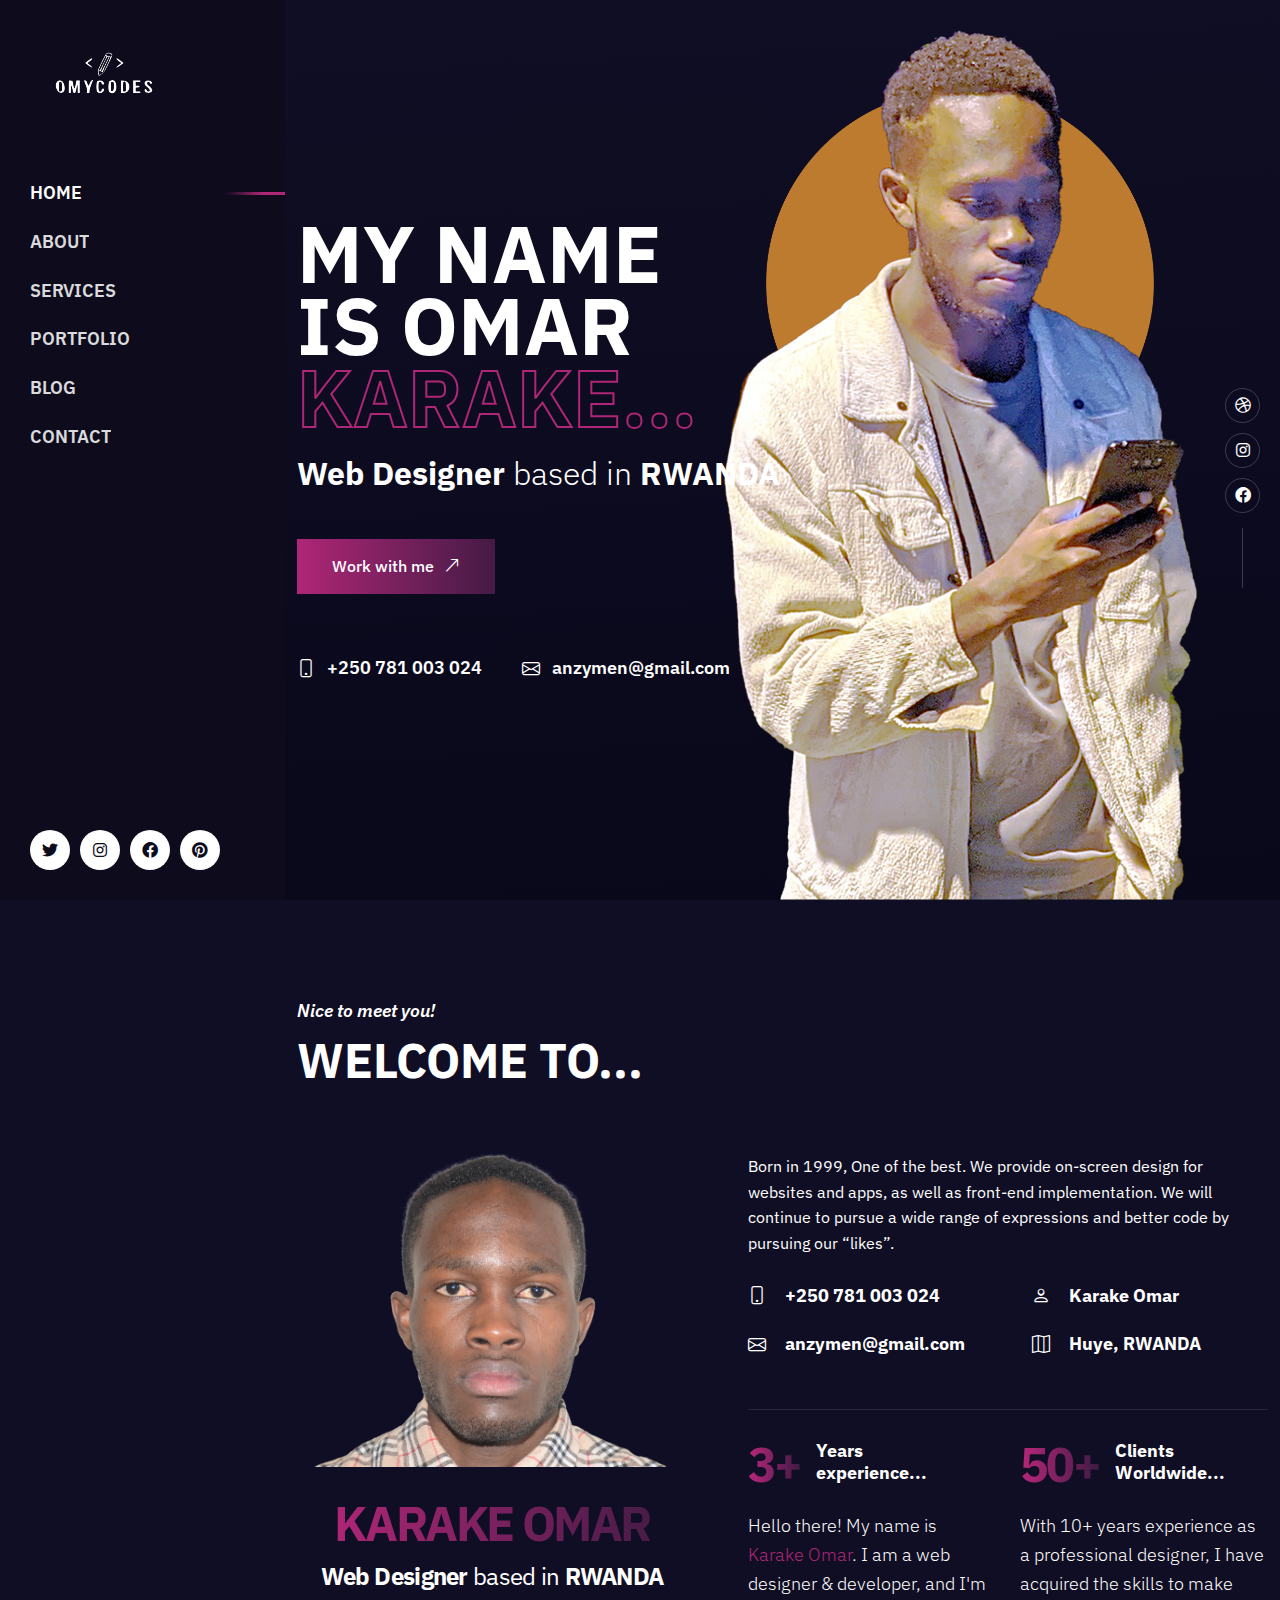
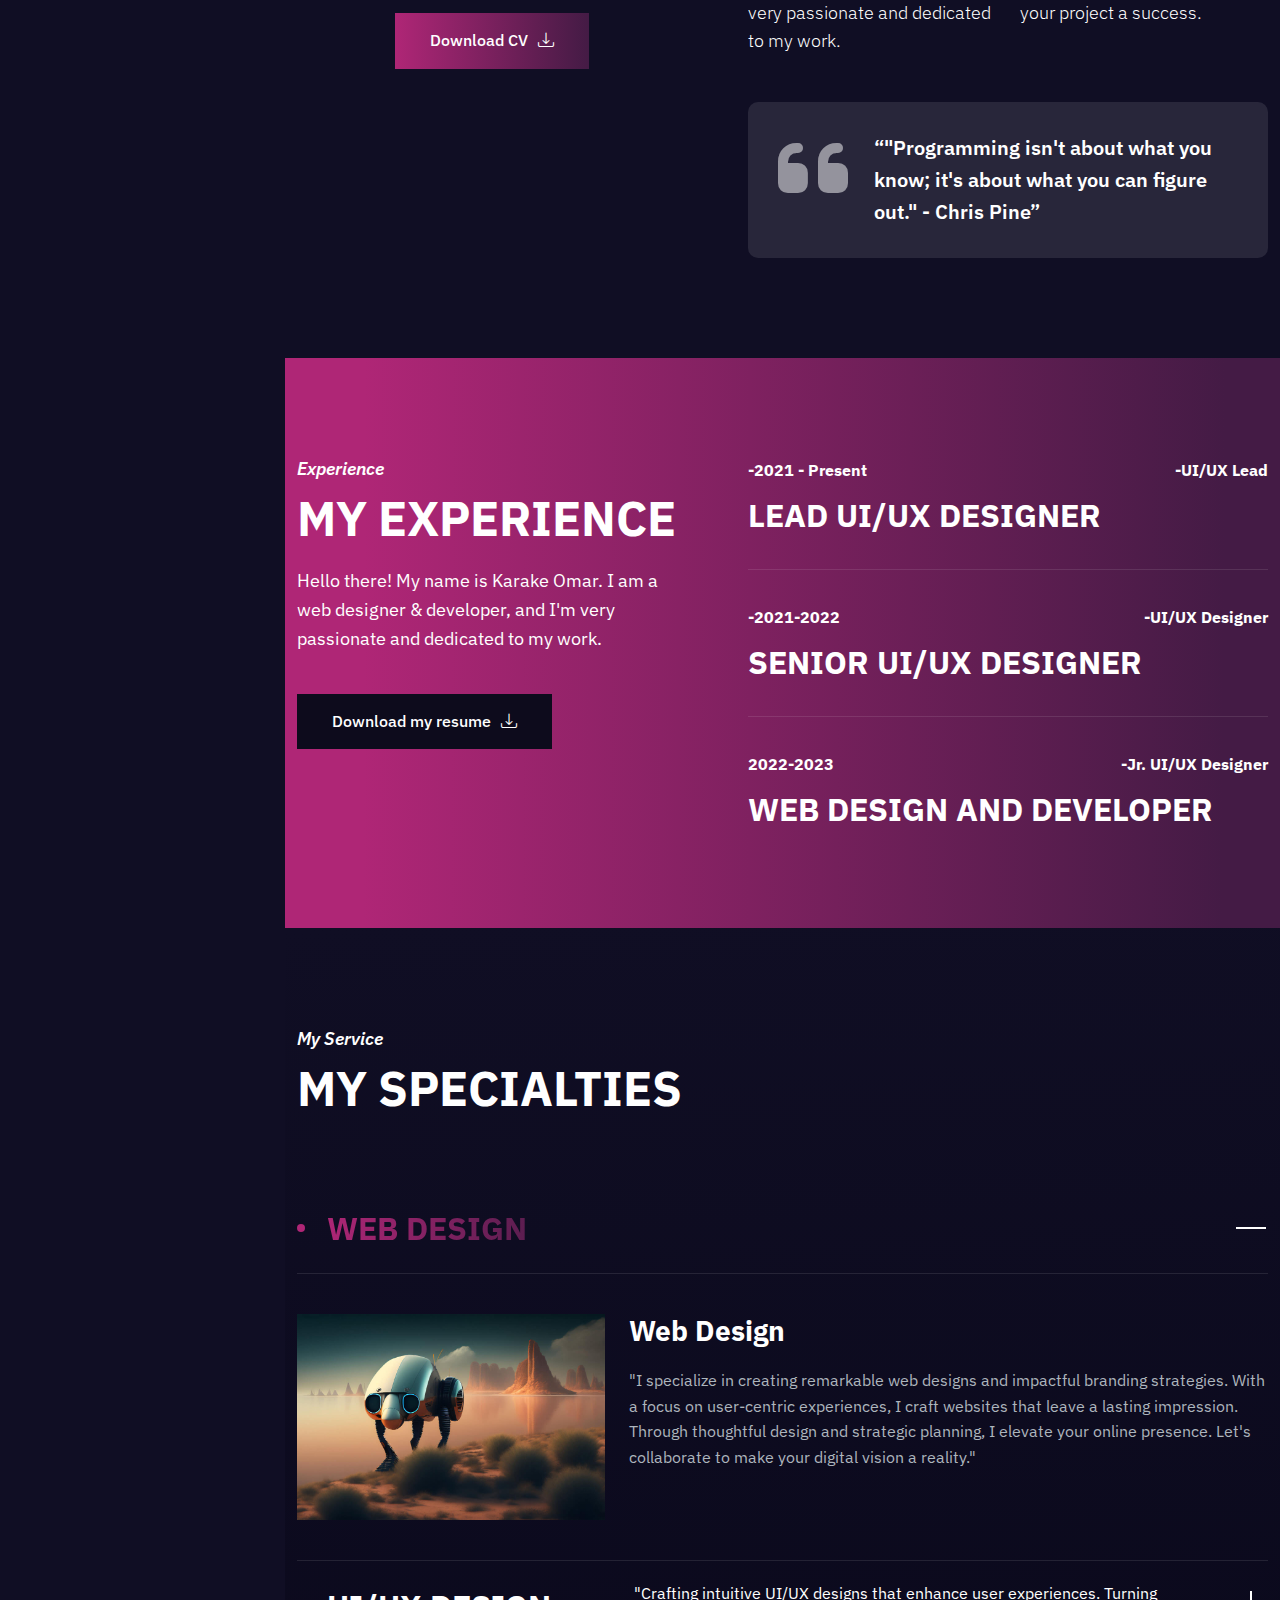
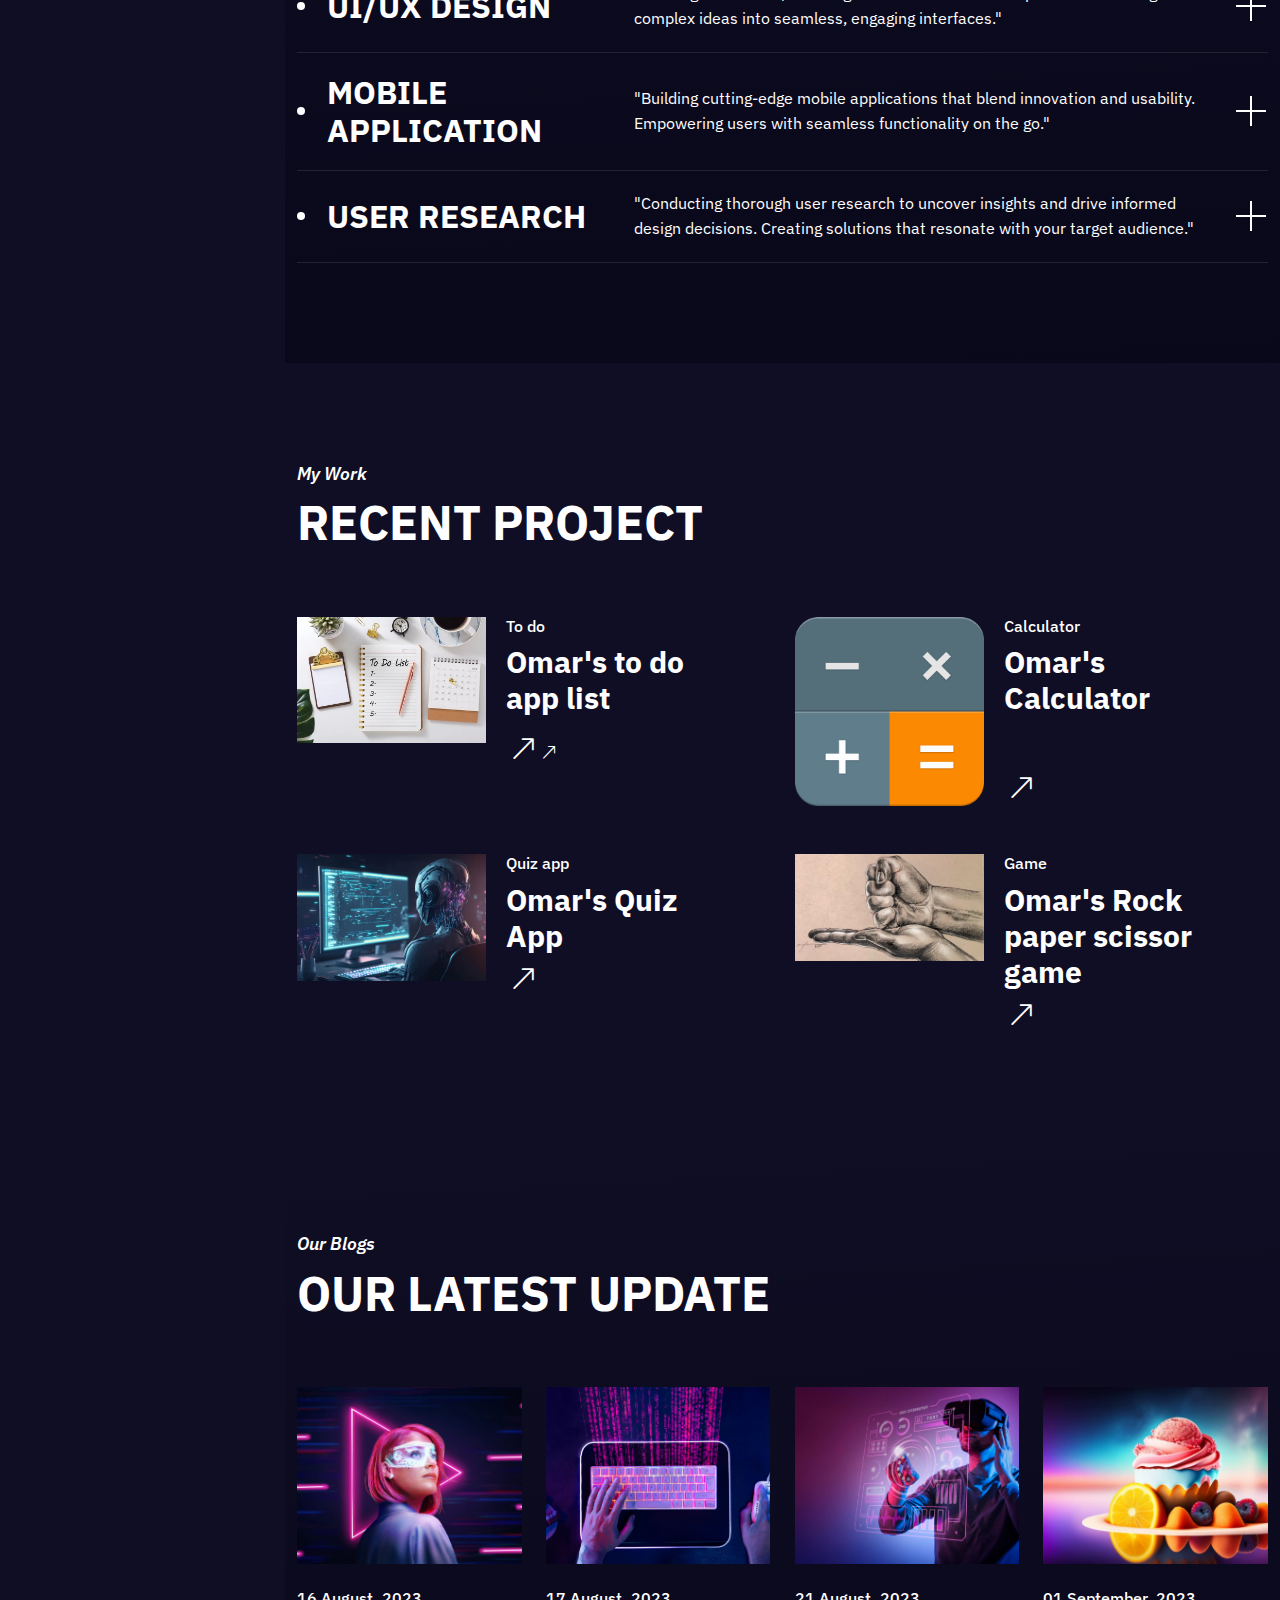
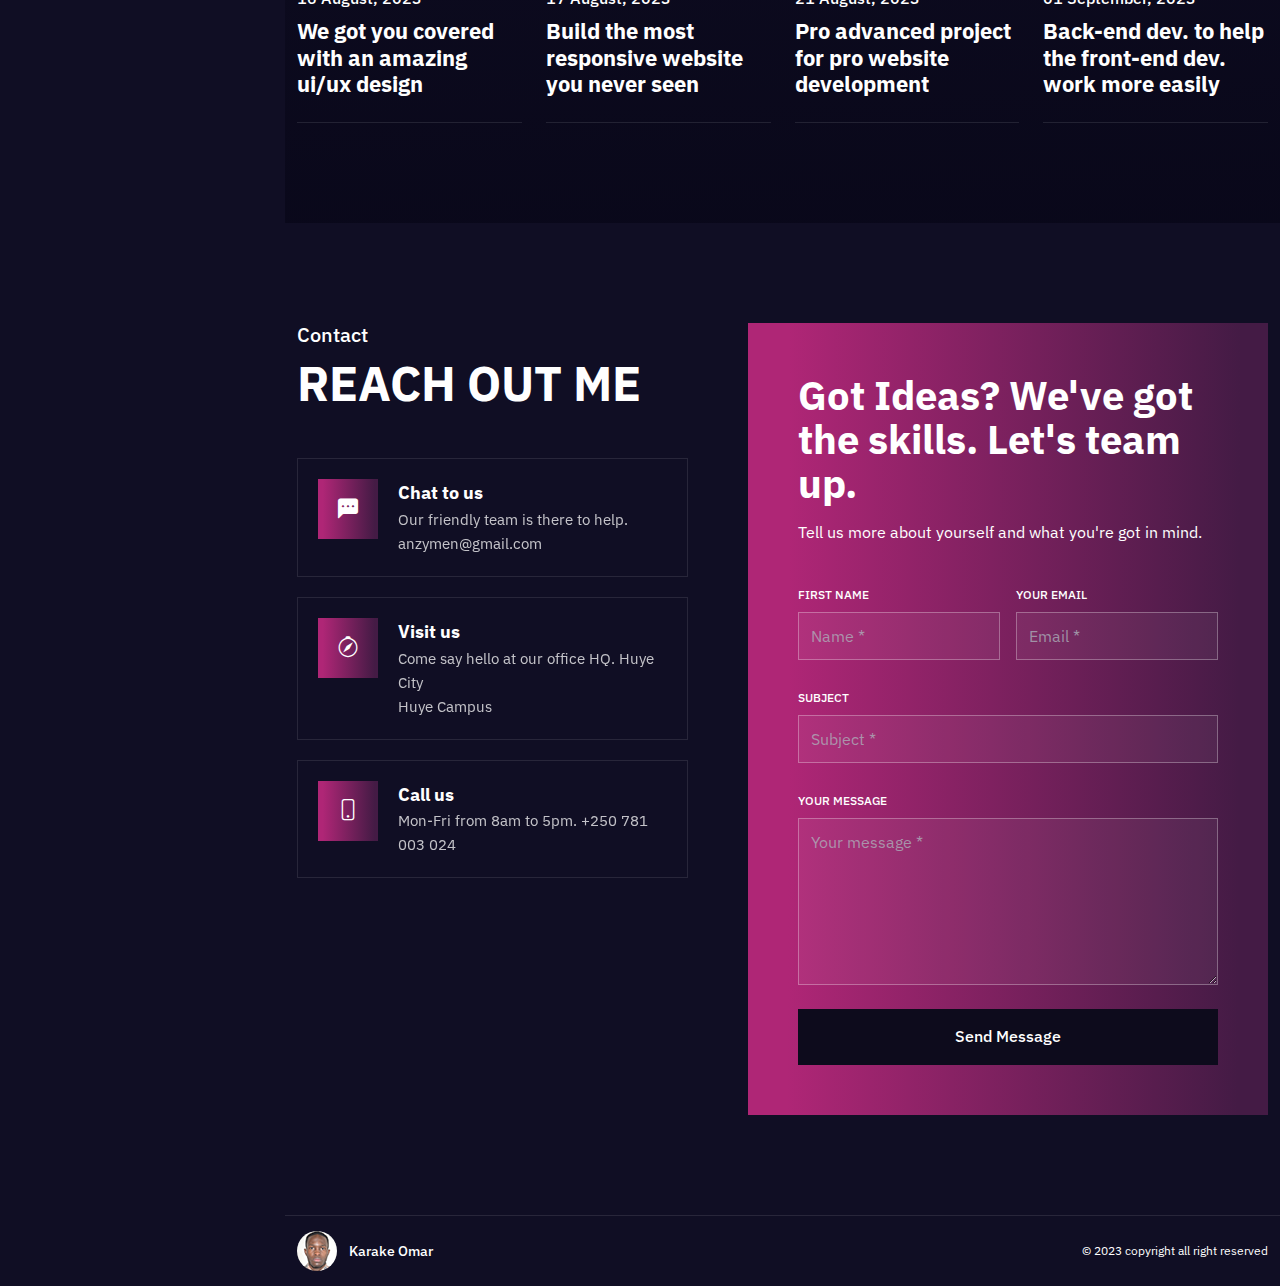
==== commit ce093d04: "done adding resume file" ====
--- a/index.html
+++ b/index.html
@@ -7,8 +7,6 @@
     <meta name="author" content="pxdraft">
     <meta http-equiv="X-UA-Compatible" content="IE=edge">
     <meta name="viewport" content="width=device-width, initial-scale=1, shrink-to-fit=no">
-    <meta name="keywords" content="Lilon- Portfolio Template">
-    <meta name="description" content="Lilon- Portfolio Template">
     <!-- title -->
     <title>omy's Portfolio</title>
     <link rel="shortcut icon" type="image/x-icon" href="webicon.png">
@@ -143,7 +141,7 @@
                             <h3>KARAKE OMAR</h3>
                             <p>Web Designer <span>based in</span> RWANDA</p>
                             <div class="btn-bar">
-                                <a class="px-btn" href="index.html#">
+                                <a href="Resume_Karake Omar.pdf" download class="px-btn">
                                     Download CV <i class="bi-download"></i>
                                 </a>
                             </div>
@@ -210,7 +208,7 @@
                             <p>Hello there! My name is Karake Omar. I am a web designer & developer, and I'm very
                                 passionate and dedicated to my work.</p>
                             <div class="btn-bar">
-                                <a class="px-btn dark" href="index.html#">
+                                <a href="Resume_Karake Omar.pdf" download class="px-btn dark">
                                     Download my resume <i class="bi-download"></i>
                                 </a>
                             </div>
@@ -416,7 +414,7 @@
                     <div class="col-lg-6">
                         <div class="work-box">
                             <div class="work-img">
-                                <a href="https://cozy-syrniki-8aaf4d.netlify.app/" target="_blank"><img src="assets/img/to do.jpg" title="" alt=""></a>
+                                <a href="https://ornate-otter-cd23d6.netlify.app/" target="_blank"><img src="assets/img/to do.jpg" title="" alt=""></a>
                             </div>
                             <div class="work-text">
                                 <h6>To do</h6>
@@ -450,7 +448,7 @@
                     <div class="col-lg-6">
                         <div class="work-box">
                             <div class="work-img">
-                                <a href="/project/quiz app/index.html" target="_blank"><img src="assets/img/services-3.jpg" title="" alt=""></a>
+                                <a href="https://sweet-semolina-74453e.netlify.app/" target="_blank"><img src="assets/img/services-3.jpg" title="" alt=""></a>
                             </div>
                             <div class="work-text">
                                 <h6>Quiz app</h6>
@@ -505,8 +503,7 @@
                             </div>
                             <div class="blog-post-info">
                                 <h6>16 August, 2023</h6>
-                                <h2><a class="px_modal" href="index.html#blog_1">12 unique example of portfolio
-                                        websites</a></h2>
+                                <h2><a class="px_modal" href="index.html#blog_1">We got you covered with an amazing ui/ux design</a></h2>
                             </div>
                         </div>
                     </div>
@@ -518,9 +515,8 @@
                                 </a>
                             </div>
                             <div class="blog-post-info">
-                                <h6>16 August, 2023</h6>
-                                <h2><a class="px_modal" href="index.html#blog_2">12 unique example of portfolio
-                                        websites</a></h2>
+                                <h6>17 August, 2023</h6>
+                                <h2><a class="px_modal" href="index.html#blog_2">Build the most responsive website you never seen</a></h2>
                             </div>
                         </div>
                     </div>
@@ -532,9 +528,8 @@
                                 </a>
                             </div>
                             <div class="blog-post-info">
-                                <h6>16 August, 2023</h6>
-                                <h2><a class="px_modal" href="index.html#blog_3">12 unique example of portfolio
-                                        websites</a></h2>
+                                <h6>21 August, 2023</h6>
+                                <h2><a class="px_modal" href="index.html#blog_3">Pro advanced project for pro website development</a></h2>
                             </div>
                         </div>
                     </div>
@@ -546,9 +541,8 @@
                                 </a>
                             </div>
                             <div class="blog-post-info">
-                                <h6>16 August, 2023</h6>
-                                <h2><a class="px_modal" href="index.html#blog_4">12 unique example of portfolio
-                                        websites</a></h2>
+                                <h6>01 September, 2023</h6>
+                                <h2><a class="px_modal" href="index.html#blog_4">Back-end dev. to help the front-end dev. work more easily</a></h2>
                             </div>
                         </div>
                     </div>
@@ -682,20 +676,6 @@
                                     </div>
                                 </div>
                             </form>
-                            <script defer src="https://smtpjs.com/v3/smtp.js"></script>
-                            <script>
-                                Email.send({
-                                Host : "smtp.elasticemail.com",
-                                Username : "username",
-                                Password : "password",
-                                To : 'them@website.com',
-                                From : "you@isp.com",
-                                Subject : "This is the subject",
-                                Body : "And this is the body"
-                                }).then(
-                                message => alert(message)
-                                );
-                            </script>
                         
                             <script>
                                 
@@ -785,7 +765,7 @@
             </div>
             <div class="single-blog-content">
                 <h6>16 August, 2023</h6>
-                <h2>12 unique example of portfolio websites</h2>
+                <h2>WE got you caover with amazing ui/ux design</h2>
                 <div class="blog-meta">
                     <label>Share</label>
                     <ul class="nav social-link">
@@ -815,7 +795,7 @@
             </div>
             <div class="single-blog-content">
                 <h6>16 August, 2023</h6>
-                <h2>12 unique example of portfolio websites</h2>
+                <h2>WE got you caover with amazing ui/ux design</h2>
                 <div class="blog-meta">
                     <label>Share</label>
                     <ul class="nav social-link">
@@ -845,7 +825,7 @@
             </div>
             <div class="single-blog-content">
                 <h6>16 August, 2023</h6>
-                <h2>12 unique example of portfolio websites</h2>
+                <h2>WE got you caover with amazing ui/ux design</h2>
                 <div class="blog-meta">
                     <label>Share</label>
                     <ul class="nav social-link">
@@ -876,7 +856,7 @@
             </div>
             <div class="single-blog-content">
                 <h6>16 August, 2023</h6>
-                <h2>12 unique example of portfolio websites</h2>
+                <h2>WE got you caover with amazing ui/ux design</h2>
                     <label>Share</label>
                     <ul class="nav social-link">
                         <li>
